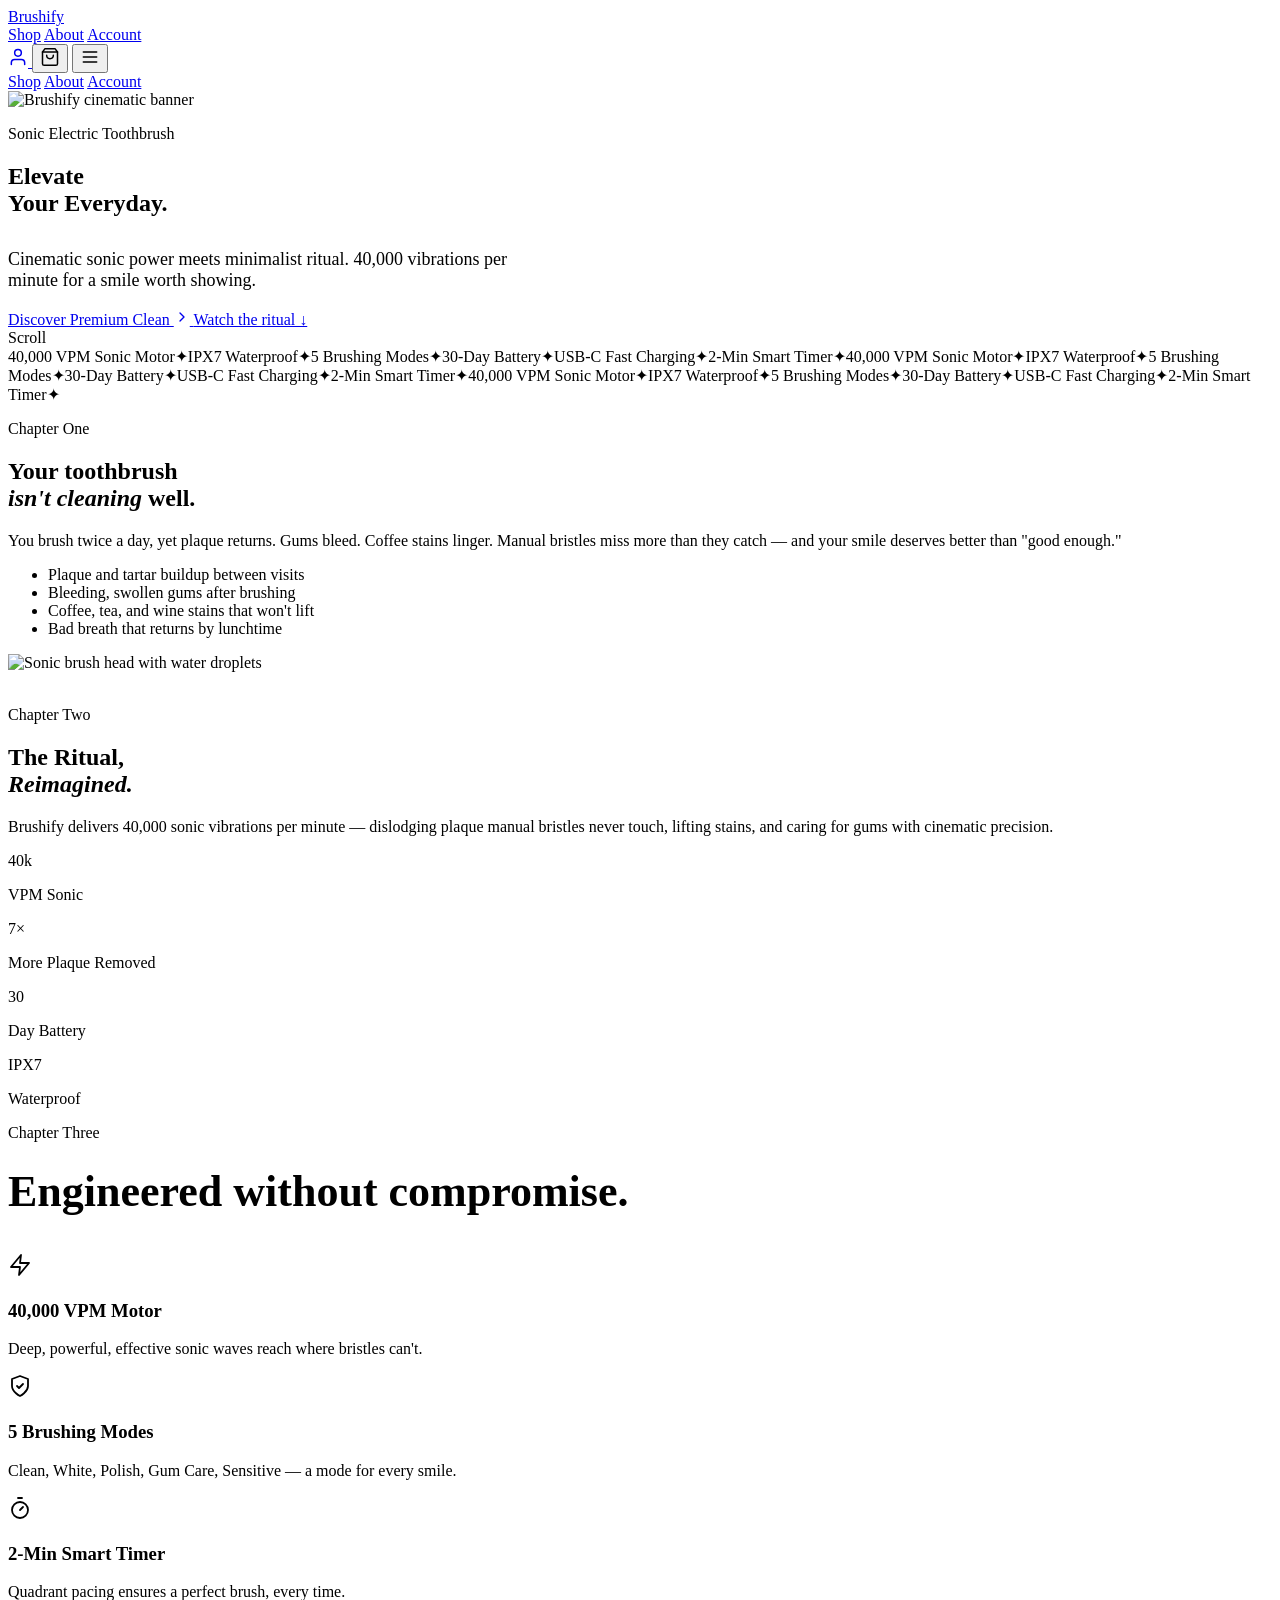
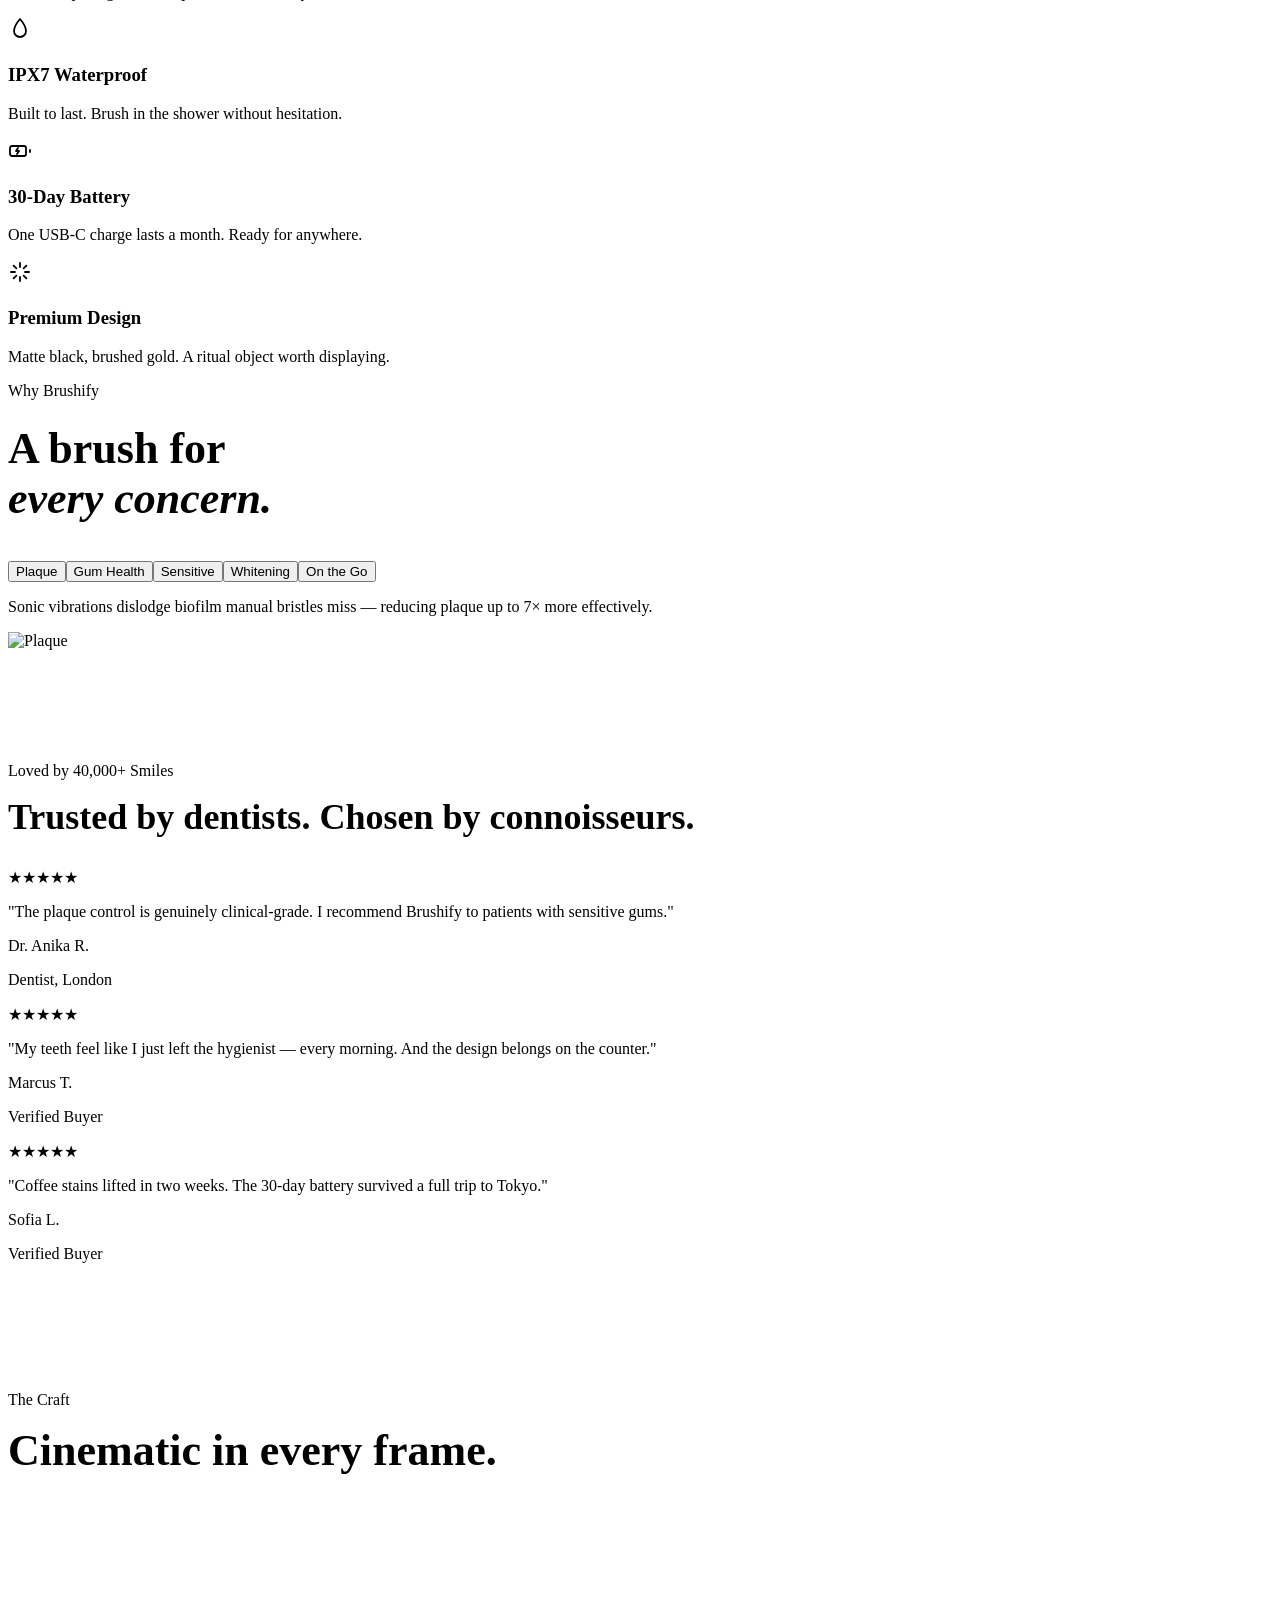
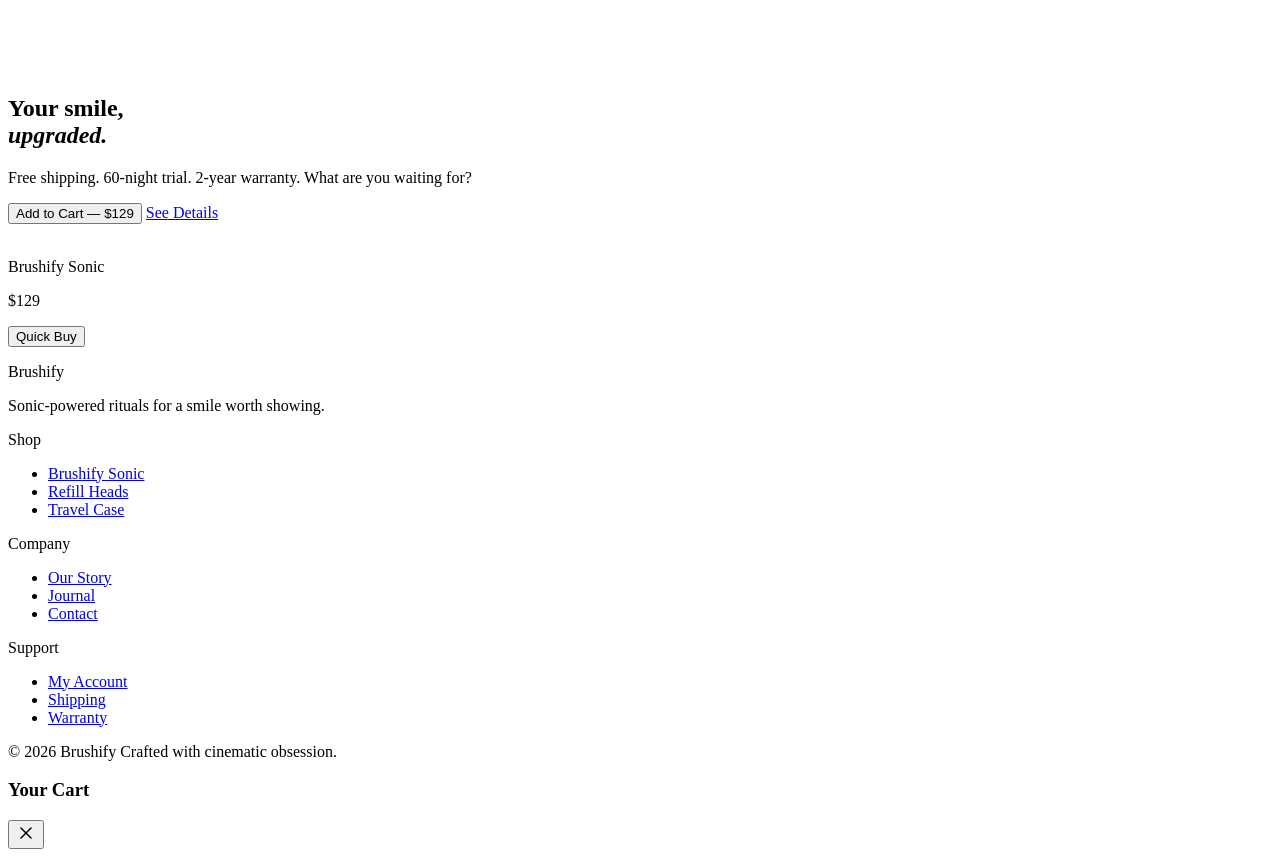
==== index.html @ d39d7537 "Add files via upload" ====
<!doctype html>
<html lang="en">
<head>
<meta charset="utf-8">
<meta name="viewport" content="width=device-width, initial-scale=1">
<title>Brushify — Elevate Your Everyday</title>
<meta name="description" content="A cinematic sonic ritual. 40,000 VPM. 5 modes. IPX7. 30-day battery. Meet Brushify.">
<meta property="og:title" content="Brushify — Elevate Your Everyday">
<meta property="og:description" content="A cinematic sonic ritual. 40,000 VPM. 5 modes. IPX7. 30-day battery. Meet Brushify.">
<meta property="og:type" content="website">
<meta property="og:site_name" content="Brushify">
<meta property="og:url" content="/">
<meta property="og:image" content="images/banner.svg">
<meta name="twitter:card" content="summary_large_image">
<link rel="canonical" href="/">
<link rel="icon" href="data:,">
<link rel="stylesheet" href="css/style.css">
</head>
<body data-page="home">

<!-- ===================== NAV ===================== -->
<header class="site-nav">
  <div class="wrap row">
    <a href="index.html" class="brand text-gold-gradient">Brushify</a>
    <nav class="nav-links">
      <a href="product.html" data-page="product">Shop</a>
      <a href="about.html" data-page="about">About</a>
      <a href="account.html" data-page="account">Account</a>
    </nav>
    <div class="nav-actions">
      <a href="account.html" class="icon-btn desktop-only" aria-label="Account">
        <svg width="20" height="20" viewBox="0 0 24 24" fill="none" stroke="currentColor" stroke-width="1.8" stroke-linecap="round" stroke-linejoin="round"><path d="M20 21v-2a4 4 0 0 0-4-4H8a4 4 0 0 0-4 4v2"/><circle cx="12" cy="7" r="4"/></svg>
      </a>
      <button class="icon-btn" data-cart-open aria-label="Open cart">
        <svg width="20" height="20" viewBox="0 0 24 24" fill="none" stroke="currentColor" stroke-width="1.8" stroke-linecap="round" stroke-linejoin="round"><path d="M6 2 3 6v14a2 2 0 0 0 2 2h14a2 2 0 0 0 2-2V6l-3-4Z"/><path d="M3 6h18"/><path d="M16 10a4 4 0 0 1-8 0"/></svg>
        <span class="cart-badge" style="display:none">0</span>
      </button>
      <button class="menu-toggle" aria-label="Menu">
        <svg class="icon-menu" width="20" height="20" viewBox="0 0 24 24" fill="none" stroke="currentColor" stroke-width="1.8" stroke-linecap="round" stroke-linejoin="round"><line x1="4" y1="6" x2="20" y2="6"/><line x1="4" y1="12" x2="20" y2="12"/><line x1="4" y1="18" x2="20" y2="18"/></svg>
        <svg class="icon-close" style="display:none" width="20" height="20" viewBox="0 0 24 24" fill="none" stroke="currentColor" stroke-width="1.8" stroke-linecap="round" stroke-linejoin="round"><line x1="18" y1="6" x2="6" y2="18"/><line x1="6" y1="6" x2="18" y2="18"/></svg>
      </button>
    </div>
  </div>
  <div class="mobile-menu">
    <div class="inner">
      <a href="product.html">Shop</a>
      <a href="about.html">About</a>
      <a href="account.html">Account</a>
    </div>
  </div>
</header>

<main class="min-h">

  <!-- ===================== HERO ===================== -->
  <section class="hero">
    <div class="hero-bg" id="heroBg">
      <img src="C:\Users\ME\OneDrive\Desktop\IMAGES\WhatsApp Image 2026-07-10 at 4.08.50 PM (1).jpeg" alt="Brushify cinematic banner">
    </div>
    <div class="wrap hero-content">
      <p class="eyebrow fade-in-up" style="animation-delay:.3s">Sonic Electric Toothbrush</p>
      <h1 class="text-gold-gradient fade-in-up" style="animation-delay:.55s">Elevate<br>Your Everyday.</h1>
      <p class="muted fade-in-up" style="animation-delay:.85s;max-width:32rem;margin-top:2rem;font-size:18px;">
        Cinematic sonic power meets minimalist ritual. 40,000 vibrations per minute for a smile worth showing.
      </p>
      <div class="hero-actions fade-in-up" style="animation-delay:1.05s">
        <a href="product.html" class="btn btn-gold">
          Discover Premium Clean
          <svg width="16" height="16" viewBox="0 0 24 24" fill="none" stroke="currentColor" stroke-width="2" stroke-linecap="round" stroke-linejoin="round"><path d="m9 18 6-6-6-6"/></svg>
        </a>
        <a href="#story" class="watch">Watch the ritual ↓</a>
      </div>
    </div>
    <div class="hero-scroll"><span class="line"></span> Scroll <span class="line"></span></div>
  </section>

  <!-- ===================== MARQUEE ===================== -->
  <div class="marquee">
    <div class="marquee-track" id="marqueeTrack"></div>
  </div>

  <!-- ===================== PROBLEM ===================== -->
  <section id="story" class="section problem">
    <div class="grid-2">
      <div class="reveal">
        <p class="eyebrow">Chapter One</p>
        <h2>Your toothbrush<br><span class="text-gold-gradient" style="font-style:italic">isn't cleaning</span> well.</h2>
        <p class="lead muted">You brush twice a day, yet plaque returns. Gums bleed. Coffee stains linger. Manual bristles miss more than they catch — and your smile deserves better than "good enough."</p>
        <ul>
          <li><span class="tick"></span>Plaque and tartar buildup between visits</li>
          <li><span class="tick"></span>Bleeding, swollen gums after brushing</li>
          <li><span class="tick"></span>Coffee, tea, and wine stains that won't lift</li>
          <li><span class="tick"></span>Bad breath that returns by lunchtime</li>
        </ul>
      </div>
      <div class="reveal problem-img">
        <img src="C:\Users\ME\OneDrive\Desktop\IMAGES\WhatsApp Image 2026-07-10 at 4.08.49 PM (2).jpeg" alt="Sonic brush head with water droplets">
      </div>
    </div>
  </section>

  <!-- ===================== SOLUTION ===================== -->
  <section class="solution">
    <div class="solution-bg"><img src="images/waterproof.svg" alt=""></div>
    <div class="solution-inner reveal">
      <p class="eyebrow">Chapter Two</p>
      <h2 class="text-gold-gradient">The Ritual,<br><span style="font-style:italic">Reimagined.</span></h2>
      <p class="muted">Brushify delivers 40,000 sonic vibrations per minute — dislodging plaque manual bristles never touch, lifting stains, and caring for gums with cinematic precision.</p>
      <div class="stat-row">
        <div class="stat"><p class="n text-gold-gradient">40k</p><p class="l muted">VPM Sonic</p></div>
        <div class="stat"><p class="n text-gold-gradient">7×</p><p class="l muted">More Plaque Removed</p></div>
        <div class="stat"><p class="n text-gold-gradient">30</p><p class="l muted">Day Battery</p></div>
        <div class="stat"><p class="n text-gold-gradient">IPX7</p><p class="l muted">Waterproof</p></div>
      </div>
    </div>
  </section>

  <!-- ===================== FEATURE GRID ===================== -->
  <section class="section">
    <div class="section-center reveal">
      <p class="eyebrow">Chapter Three</p>
      <h2 style="margin-top:24px;font-size:44px;">Engineered without compromise.</h2>
    </div>
    <div class="feature-grid" id="featureGrid"></div>
  </section>

  <!-- ===================== WHY CHOOSE ===================== -->
  <section class="section">
    <div class="grid-2" style="align-items:center;">
      <div class="reveal">
        <p class="eyebrow">Why Brushify</p>
        <h2 style="margin-top:24px;font-size:44px;line-height:1.15;">A brush for<br><span class="text-gold-gradient" style="font-style:italic">every concern.</span></h2>
        <div class="why-tabs" id="whyTabs"></div>
        <p class="why-body" id="whyBody"></p>
      </div>
      <div class="reveal why-image">
        <img id="whyImage" src="C:\Users\ME\OneDrive\Desktop\IMAGES\WhatsApp Image 2026-07-10 at 4.08.49 PM (2).jpeg" alt="Plaque">
      </div>
    </div>
  </section>

  <!-- ===================== SOCIAL PROOF ===================== -->
  <section class="social-proof">
    <div class="wrap" style="padding-top:96px;padding-bottom:96px;">
      <div class="section-center reveal">
        <p class="eyebrow">Loved by 40,000+ Smiles</p>
        <h2 style="margin-top:16px;font-size:36px;">Trusted by dentists. Chosen by connoisseurs.</h2>
      </div>
      <div class="reviews">
        <div class="review reveal">
          <div class="stars">★★★★★</div>
          <p class="quote">"The plaque control is genuinely clinical-grade. I recommend Brushify to patients with sensitive gums."</p>
          <div class="who"><p>Dr. Anika R.</p><p class="role">Dentist, London</p></div>
        </div>
        <div class="review reveal">
          <div class="stars">★★★★★</div>
          <p class="quote">"My teeth feel like I just left the hygienist — every morning. And the design belongs on the counter."</p>
          <div class="who"><p>Marcus T.</p><p class="role">Verified Buyer</p></div>
        </div>
        <div class="review reveal">
          <div class="stars">★★★★★</div>
          <p class="quote">"Coffee stains lifted in two weeks. The 30-day battery survived a full trip to Tokyo."</p>
          <div class="who"><p>Sofia L.</p><p class="role">Verified Buyer</p></div>
        </div>
      </div>
    </div>
  </section>

  <!-- ===================== GALLERY ===================== -->
  <section class="section">
    <div class="section-center reveal">
      <p class="eyebrow">The Craft</p>
      <h2 style="margin-top:16px;font-size:44px;">Cinematic in every frame.</h2>
    </div>
    <div class="gallery-grid" id="galleryGrid"></div>
  </section>

  <!-- ===================== FINAL CTA ===================== -->
  <section class="final-cta">
    <div class="final-cta-bg"><img src="C:\Users\ME\OneDrive\Desktop\IMAGES\WhatsApp Image 2026-07-09 at 4.00.06 PM (1) - Copy - Copy.jpeg" alt=""></div>
    <div class="final-cta-inner reveal">
      <h2 class="text-gold-gradient">Your smile,<br><span style="font-style:italic">upgraded.</span></h2>
      <p class="muted">Free shipping. 60-night trial. 2-year warranty. What are you waiting for?</p>
      <div class="final-cta-actions">
        <button class="btn btn-gold" id="finalCtaAdd">Add to Cart — $129</button>
        <a href="product.html" class="btn btn-outline">See Details</a>
      </div>
    </div>
  </section>

  <!-- ===================== STICKY BUY ===================== -->
  <div class="sticky-buy" id="stickyBuy">
    <div class="card">
      <img src="‪C:\Users\ME\OneDrive\Desktop\IMAGES\WhatsApp Image 2026-07-09 at 4.00.06 PM.jpeg" alt="">
      <div class="info">
        <p>Brushify Sonic</p>
        <p>$129</p>
      </div>
      <button id="stickyBuyBtn">Quick Buy</button>
    </div>
  </div>

</main>

<!-- ===================== FOOTER ===================== -->
<footer class="site-footer">
  <div class="footer-grid">
    <div class="about">
      <p class="brand text-gold-gradient">Brushify</p>
      <p class="muted">Sonic-powered rituals for a smile worth showing.</p>
    </div>
    <div class="footer-col">
      <p class="title">Shop</p>
      <ul>
        <li><a href="product.html">Brushify Sonic</a></li>
        <li><a href="product.html">Refill Heads</a></li>
        <li><a href="product.html">Travel Case</a></li>
      </ul>
    </div>
    <div class="footer-col">
      <p class="title">Company</p>
      <ul>
        <li><a href="about.html">Our Story</a></li>
        <li><a href="about.html">Journal</a></li>
        <li><a href="about.html">Contact</a></li>
      </ul>
    </div>
    <div class="footer-col">
      <p class="title">Support</p>
      <ul>
        <li><a href="account.html">My Account</a></li>
        <li><a href="about.html">Shipping</a></li>
        <li><a href="about.html">Warranty</a></li>
      </ul>
    </div>
  </div>
  <div class="footer-bottom">
    <div class="row">
      <span id="footerYear">© Brushify</span>
      <span>Crafted with cinematic obsession.</span>
    </div>
  </div>
</footer>

<!-- ===================== MINI CART ===================== -->
<div class="cart-overlay" data-cart-close></div>
<aside class="mini-cart">
  <div class="mini-cart-head">
    <h3 class="text-gold-gradient">Your Cart</h3>
    <button data-cart-close aria-label="Close cart">
      <svg width="20" height="20" viewBox="0 0 24 24" fill="none" stroke="currentColor" stroke-width="1.8" stroke-linecap="round" stroke-linejoin="round"><line x1="18" y1="6" x2="6" y2="18"/><line x1="6" y1="6" x2="18" y2="18"/></svg>
    </button>
  </div>
  <div class="mini-cart-body"></div>
  <div class="mini-cart-foot" style="display:none">
    <div class="subtotal"><span>Subtotal</span><span class="amt">$0.00</span></div>
    <p class="note">Shipping & taxes calculated at checkout.</p>
    <a href="checkout.html" class="btn btn-gold checkout-btn" data-cart-close>Checkout</a>
  </div>
</aside>

<script src="js/cart.js"></script>
<script src="js/main.js"></script>
<script>
  document.getElementById("footerYear").textContent = "© " + new Date().getFullYear() + " Brushify";

  const PRODUCT = { id: "brushify-sonic", name: "Brushify Sonic — Obsidian Gold", price: 129, image: "images/product-main.svg" };

  /* Marquee */
  const marqueeItems = ["40,000 VPM Sonic Motor","IPX7 Waterproof","5 Brushing Modes","30-Day Battery","USB-C Fast Charging","2-Min Smart Timer"];
  const track = document.getElementById("marqueeTrack");
  const tripled = [...marqueeItems, ...marqueeItems, ...marqueeItems];
  track.innerHTML = tripled.map(t => `<span class="item">${t}<span class="dot">✦</span></span>`).join("");

  /* Hero parallax */
  const heroBg = document.getElementById("heroBg");
  function onHeroScroll() {
    const y = window.scrollY;
    heroBg.style.transform = `translate3d(0, ${y * 0.35}px, 0) scale(${1 + y * 0.0004})`;
  }
  onHeroScroll();
  window.addEventListener("scroll", onHeroScroll, { passive: true });

  /* Feature grid */
  const features = [
    { icon: "zap", title: "40,000 VPM Motor", body: "Deep, powerful, effective sonic waves reach where bristles can't." },
    { icon: "shield", title: "5 Brushing Modes", body: "Clean, White, Polish, Gum Care, Sensitive — a mode for every smile." },
    { icon: "timer", title: "2-Min Smart Timer", body: "Quadrant pacing ensures a perfect brush, every time." },
    { icon: "droplets", title: "IPX7 Waterproof", body: "Built to last. Brush in the shower without hesitation." },
    { icon: "battery", title: "30-Day Battery", body: "One USB-C charge lasts a month. Ready for anywhere." },
    { icon: "sparkles", title: "Premium Design", body: "Matte black, brushed gold. A ritual object worth displaying." },
  ];
  const featureIcons = {
    zap: '<svg width="24" height="24" viewBox="0 0 24 24" fill="none" stroke="currentColor" stroke-width="1.8" stroke-linecap="round" stroke-linejoin="round"><polygon points="13 2 3 14 12 14 11 22 21 10 12 10 13 2"/></svg>',
    shield: '<svg width="24" height="24" viewBox="0 0 24 24" fill="none" stroke="currentColor" stroke-width="1.8" stroke-linecap="round" stroke-linejoin="round"><path d="M12 22s8-4 8-10V5l-8-3-8 3v7c0 6 8 10 8 10Z"/><path d="m9 12 2 2 4-4"/></svg>',
    timer: '<svg width="24" height="24" viewBox="0 0 24 24" fill="none" stroke="currentColor" stroke-width="1.8" stroke-linecap="round" stroke-linejoin="round"><line x1="10" y1="2" x2="14" y2="2"/><line x1="12" y1="14" x2="15" y2="11"/><circle cx="12" cy="14" r="8"/></svg>',
    droplets: '<svg width="24" height="24" viewBox="0 0 24 24" fill="none" stroke="currentColor" stroke-width="1.8" stroke-linecap="round" stroke-linejoin="round"><path d="M12 2s6 7 6 12a6 6 0 0 1-12 0c0-5 6-12 6-12Z"/></svg>',
    battery: '<svg width="24" height="24" viewBox="0 0 24 24" fill="none" stroke="currentColor" stroke-width="1.8" stroke-linecap="round" stroke-linejoin="round"><rect x="2" y="7" width="16" height="10" rx="2"/><line x1="22" y1="11" x2="22" y2="13"/><path d="m10 9-2 3h3l-2 3"/></svg>',
    sparkles: '<svg width="24" height="24" viewBox="0 0 24 24" fill="none" stroke="currentColor" stroke-width="1.8" stroke-linecap="round" stroke-linejoin="round"><path d="M12 3v4M12 17v4M3 12h4M17 12h4M5.6 5.6l2.8 2.8M15.6 15.6l2.8 2.8M18.4 5.6l-2.8 2.8M8.4 15.6l-2.8 2.8"/></svg>',
  };
  document.getElementById("featureGrid").innerHTML = features.map(f => `
    <div class="feature-card reveal">
      <div class="feature-icon">${featureIcons[f.icon]}</div>
      <h3>${f.title}</h3>
      <p class="muted">${f.body}</p>
    </div>`).join("");

  /* Why choose tabs */
  const whyTabs = [
    { key: "plaque", label: "Plaque", body: "Sonic vibrations dislodge biofilm manual bristles miss — reducing plaque up to 7× more effectively.", img: "images/brush-head.svg" },
    { key: "gums", label: "Gum Health", body: "Gentle pressure sensor prevents overbrushing. Ideal for bleeding gums, gingivitis, and receding gumlines.", img: "images/features.svg" },
    { key: "sensitive", label: "Sensitive", body: "The Sensitive mode delivers a softer sonic wave — safe for enamel, kind on nerves, effective on plaque.", img: "images/lifestyle.svg" },
    { key: "white", label: "Whitening", body: "The White mode lifts coffee, tea, wine, and tobacco stains — brightening your smile between dental visits.", img: "images/hero-alt.svg" },
    { key: "travel", label: "On the Go", body: "30-day battery + USB-C means one charge lasts an entire trip. Slip into the travel case and go.", img: "images/travel.svg" },
  ];
  let whyActive = 0;
  const whyTabsEl = document.getElementById("whyTabs");
  const whyBodyEl = document.getElementById("whyBody");
  const whyImageEl = document.getElementById("whyImage");
  function renderWhy() {
    whyTabsEl.innerHTML = whyTabs.map((t, i) => `<button class="why-tab ${i === whyActive ? "active" : ""}" data-i="${i}">${t.label}</button>`).join("");
    whyBodyEl.textContent = whyTabs[whyActive].body;
    whyImageEl.src = whyTabs[whyActive].img;
    whyImageEl.alt = whyTabs[whyActive].label;
    whyTabsEl.querySelectorAll("button").forEach(btn => btn.addEventListener("click", () => {
      whyActive = Number(btn.dataset.i);
      renderWhy();
    }));
  }
  renderWhy();

  /* Gallery */
  const galleryImgs = ["images/product-main.svg","images/waterproof.svg","images/charging.svg","images/brush-head.svg","images/features.svg","images/lifestyle.svg","images/travel.svg","images/hero-alt.svg"];
  document.getElementById("galleryGrid").innerHTML = galleryImgs.map((img, i) => `
    <div class="gallery-item reveal ${i % 3 === 0 ? "tall" : ""}">
      <img src="${img}" alt="">
    </div>`).join("");

  /* Final CTA + sticky buy add-to-cart */
  document.getElementById("finalCtaAdd").addEventListener("click", () => Cart.add(PRODUCT));
  document.getElementById("stickyBuyBtn").addEventListener("click", () => Cart.add(PRODUCT));

  const stickyBuy = document.getElementById("stickyBuy");
  function onStickyScroll() {
    const show = window.scrollY > 1400 && window.scrollY < document.body.scrollHeight - 900;
    stickyBuy.classList.toggle("show", show);
  }
  onStickyScroll();
  window.addEventListener("scroll", onStickyScroll, { passive: true });

  /* re-init reveal for dynamically injected sections */
  initReveal();
</script>
</body>
</html>
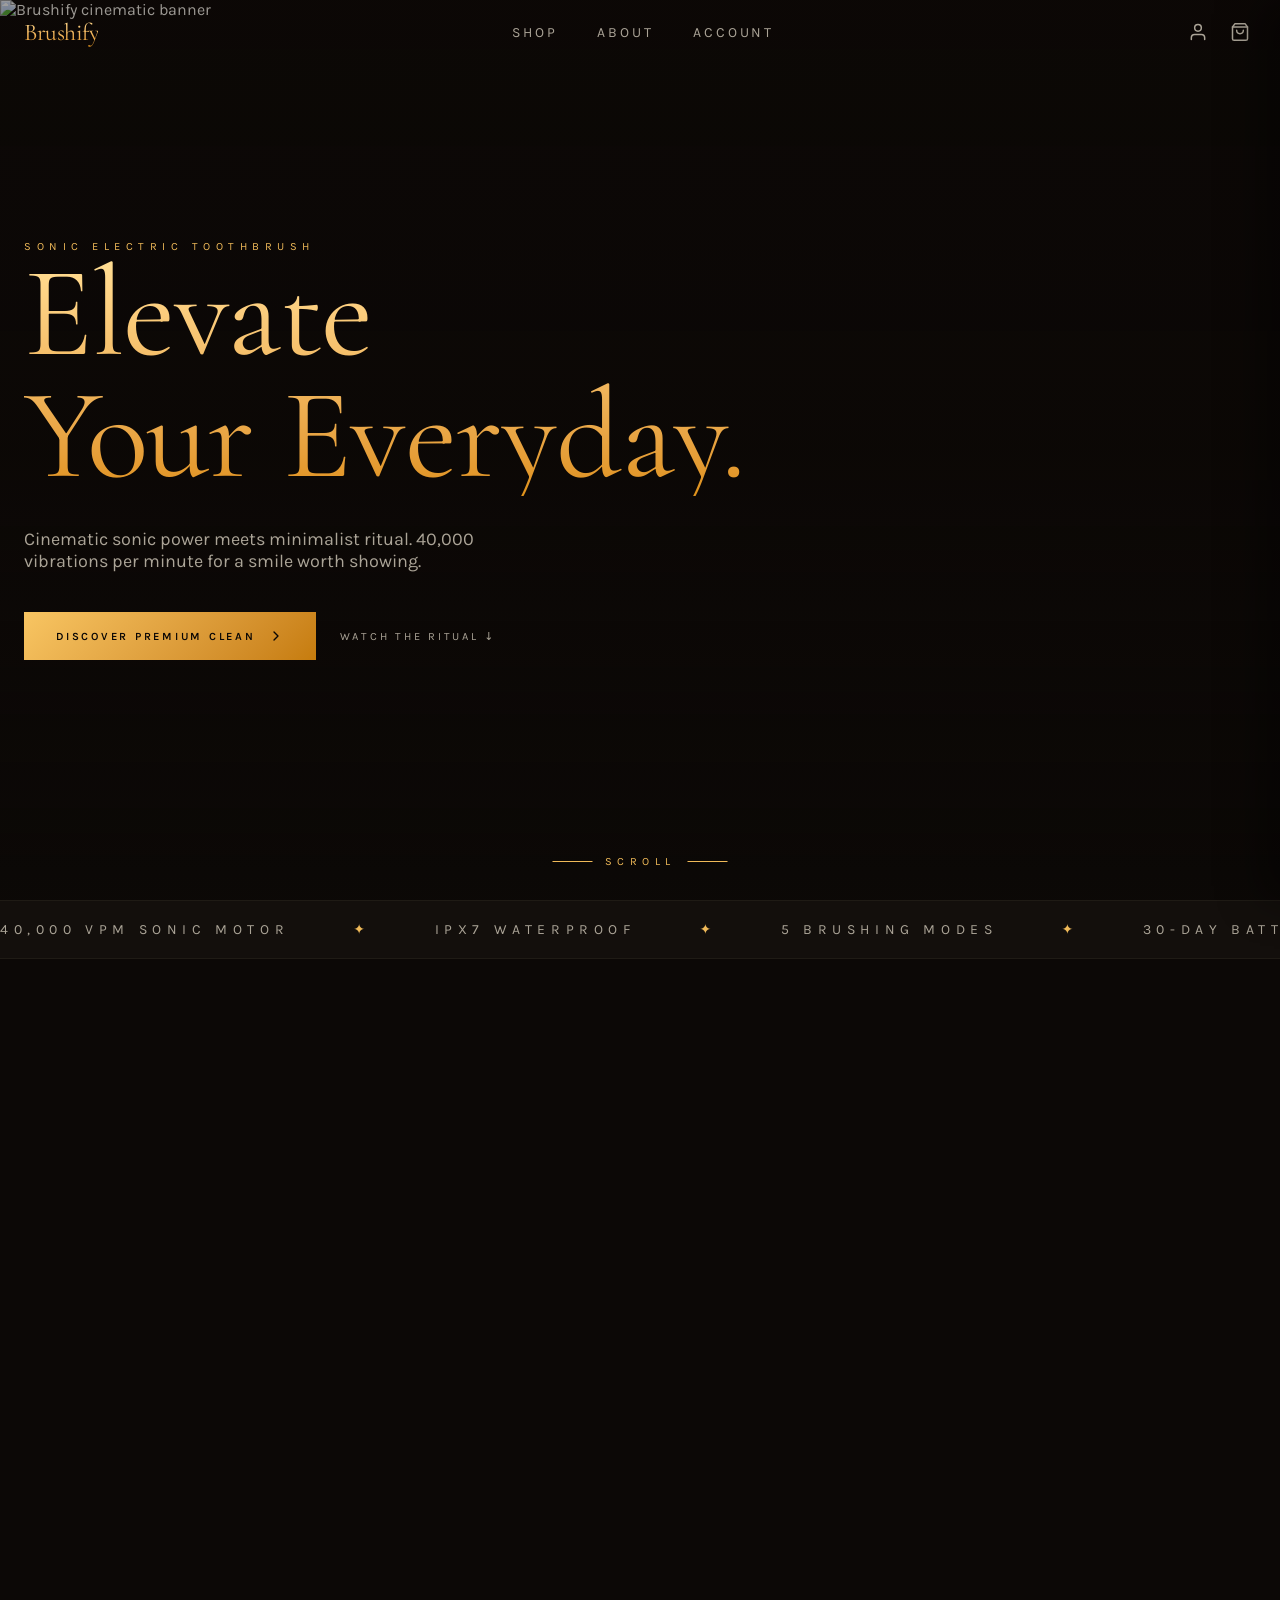
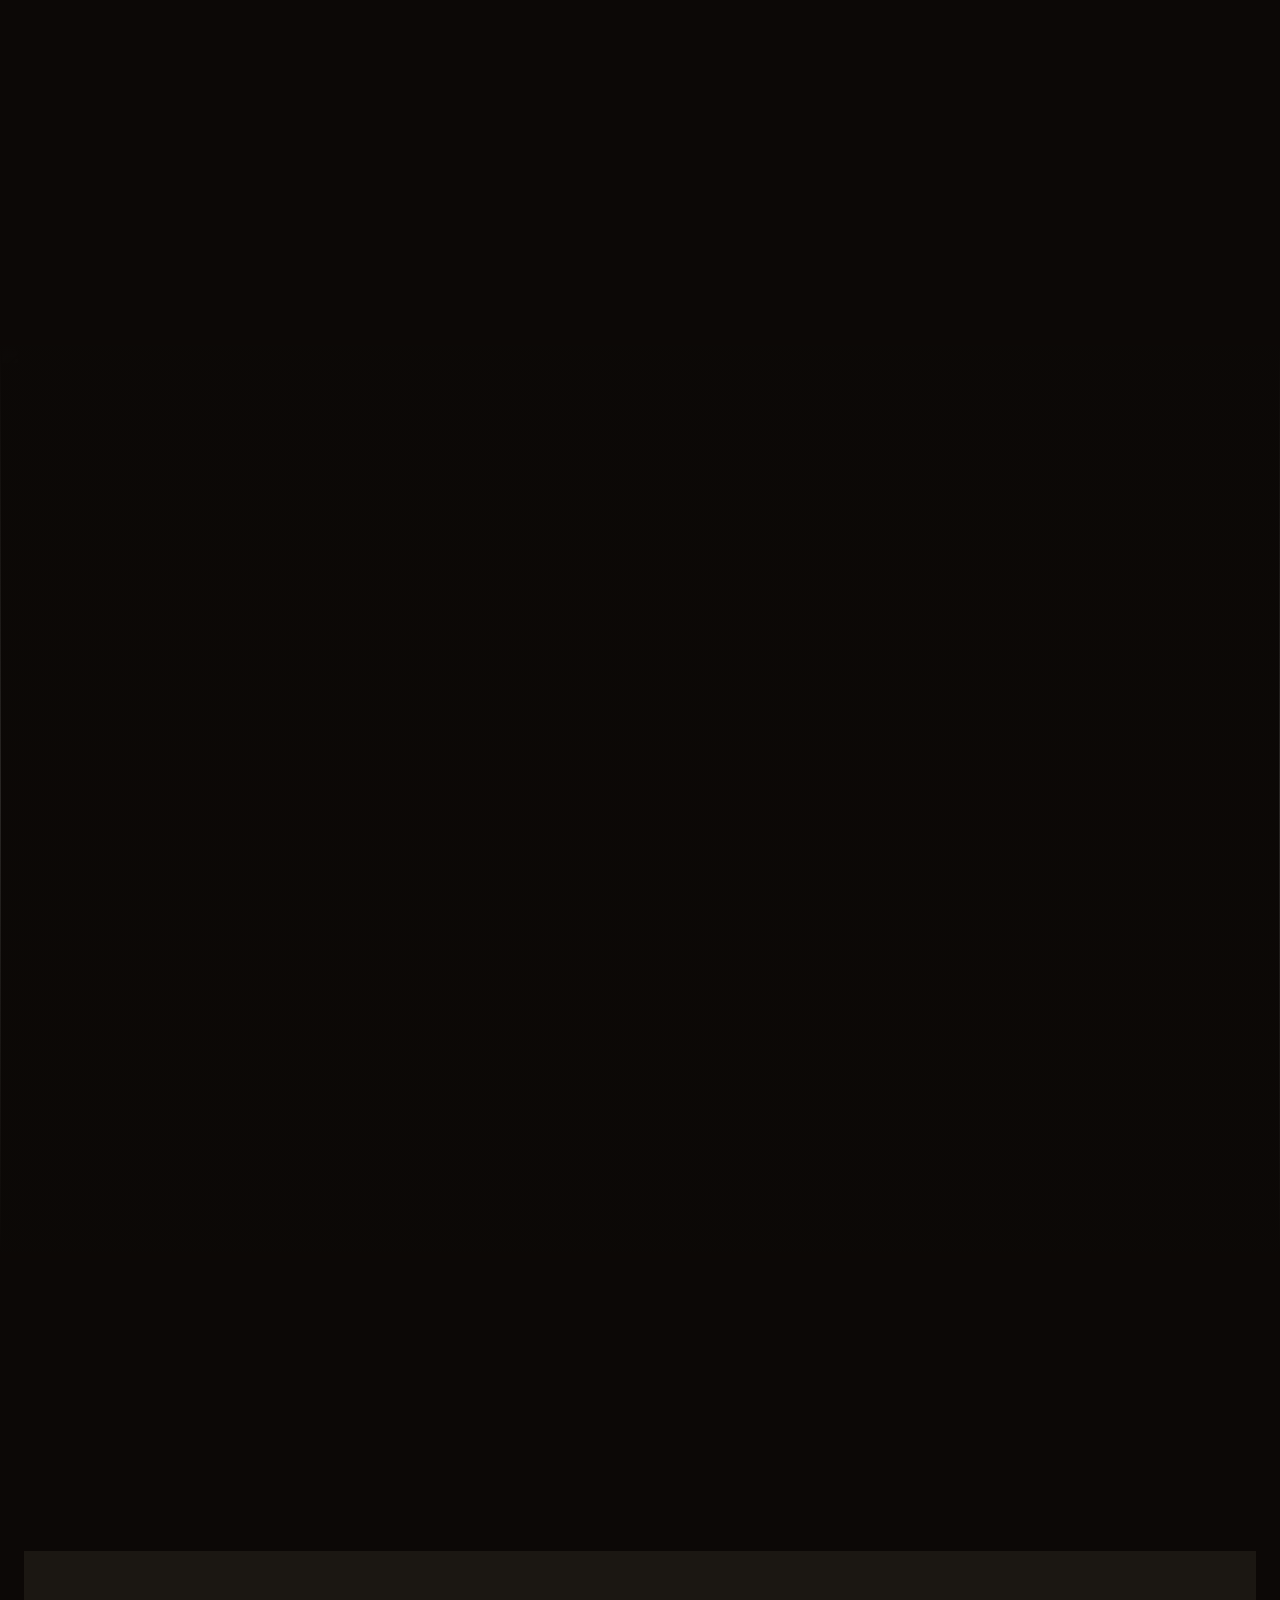
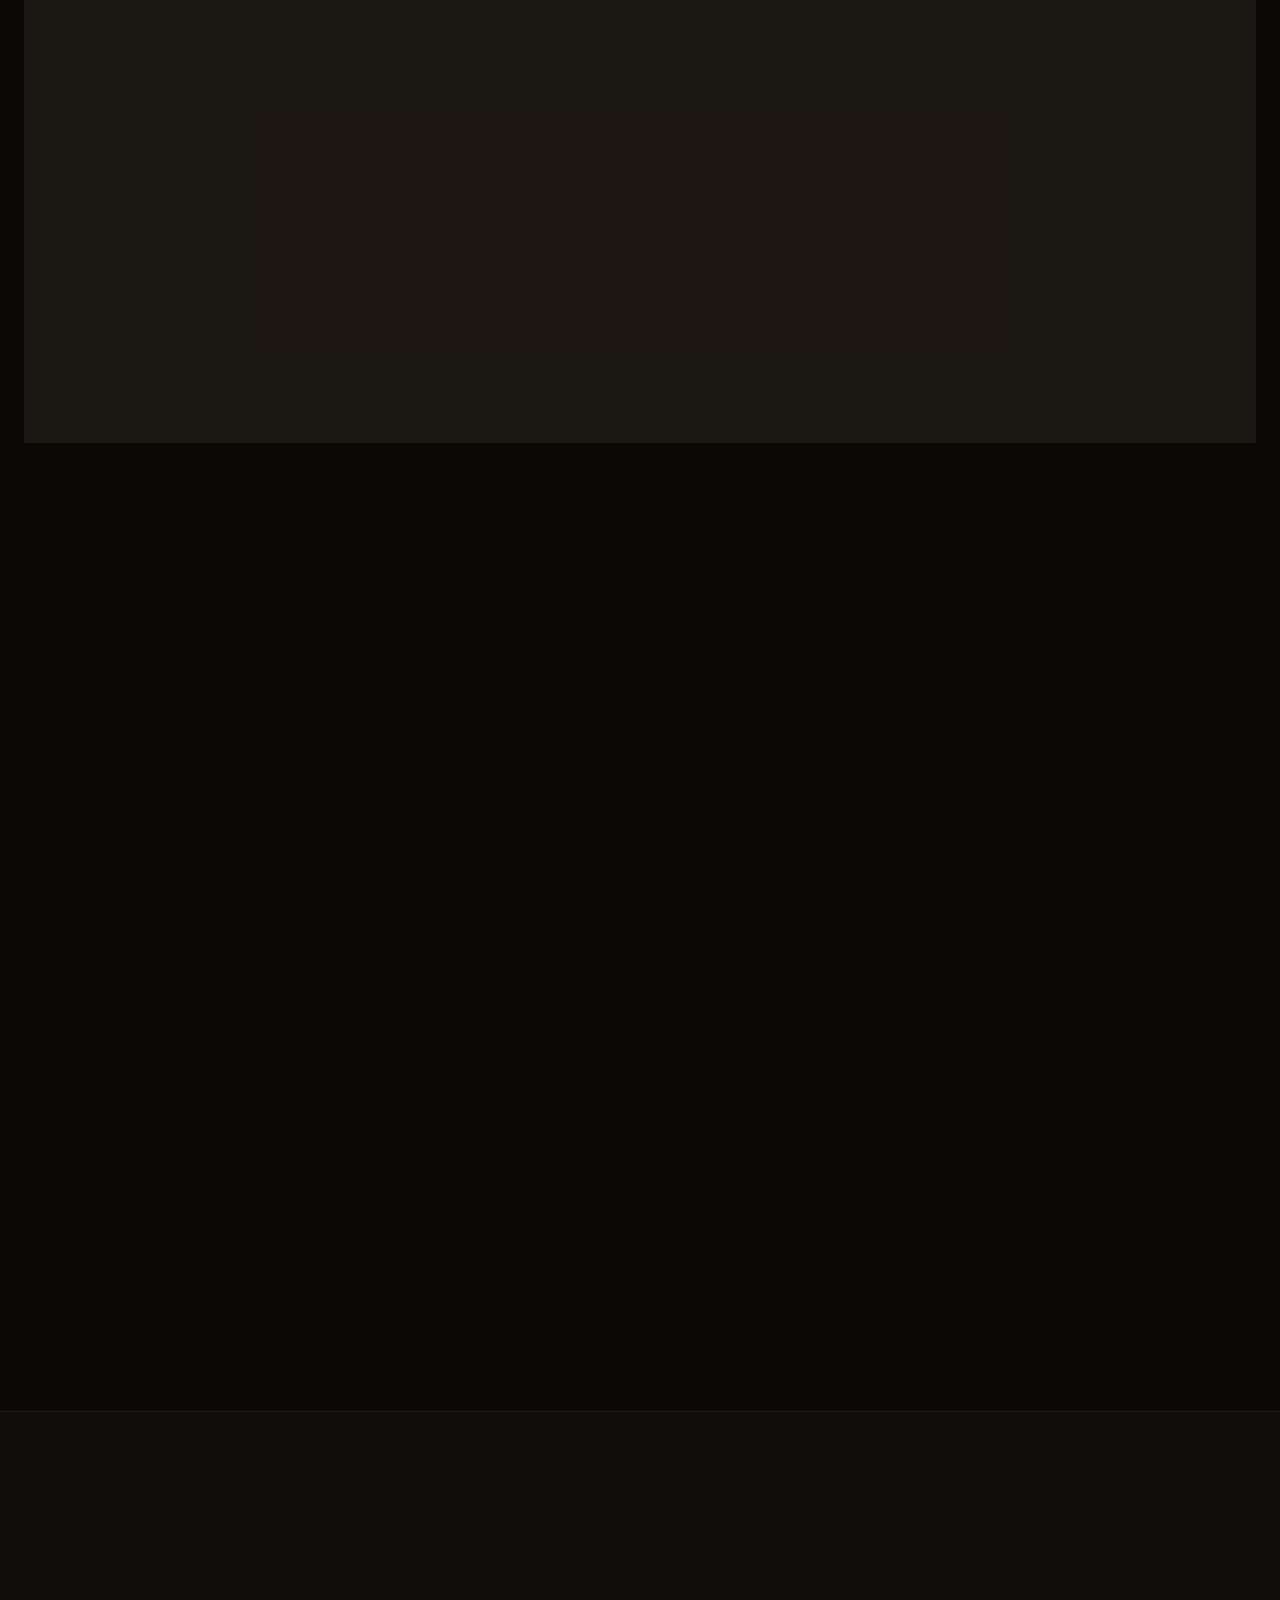
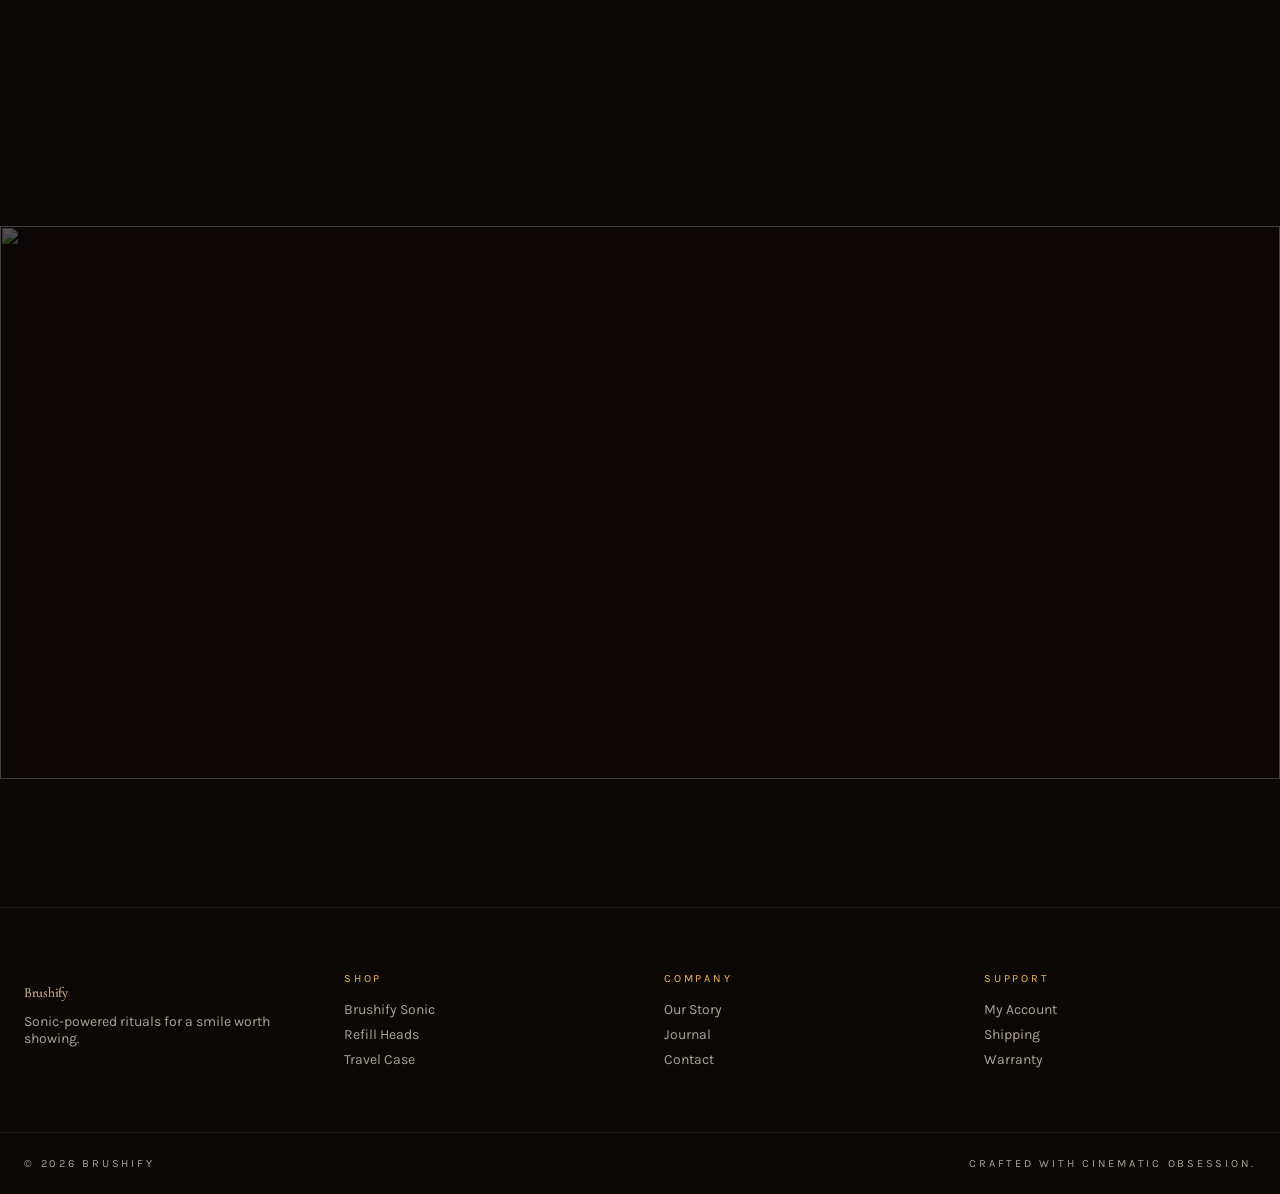
==== commit 854966a1: "Update index.html" ====
--- a/index.html
+++ b/index.html
@@ -14,7 +14,7 @@
 <meta name="twitter:card" content="summary_large_image">
 <link rel="canonical" href="/">
 <link rel="icon" href="data:,">
-<link rel="stylesheet" href="css/style.css">
+<link rel="stylesheet" href="style.css">
 </head>
 <body data-page="home">
 
--- a/style.css
+++ b/style.css
@@ -0,0 +1,652 @@
+/* ===========================================================
+   Brushify — static HTML/CSS/JS build
+   Converted from a React + Tailwind (shadcn/ui) source project
+   =========================================================== */
+
+@import url("https://fonts.googleapis.com/css2?family=Cormorant+Garamond:wght@300;400;500;600&family=Karla:wght@300;400;500;600&display=swap");
+
+:root {
+  --radius: 4px;
+
+  --background: oklch(0.14 0.008 60);
+  --foreground: oklch(0.97 0.01 80);
+  --card: oklch(0.17 0.01 60);
+  --card-foreground: oklch(0.97 0.01 80);
+  --primary: oklch(0.82 0.13 80);
+  --primary-foreground: oklch(0.12 0.008 60);
+  --secondary: oklch(0.22 0.01 60);
+  --secondary-foreground: oklch(0.97 0.01 80);
+  --muted: oklch(0.22 0.01 60);
+  --muted-foreground: oklch(0.72 0.02 80);
+  --destructive: oklch(0.6 0.2 25);
+  --destructive-foreground: oklch(0.97 0.01 80);
+  --border: oklch(0.3 0.02 75 / 40%);
+
+  --gold: oklch(0.82 0.13 80);
+  --gold-soft: oklch(0.9 0.09 85);
+  --gold-deep: oklch(0.65 0.14 70);
+
+  --font-display: "Cormorant Garamond", serif;
+  --font-sans: "Karla", ui-sans-serif, system-ui, sans-serif;
+}
+
+* { box-sizing: border-box; }
+html { scroll-behavior: smooth; }
+
+body {
+  margin: 0;
+  background-color: var(--background);
+  color: var(--foreground);
+  font-family: var(--font-sans);
+  -webkit-font-smoothing: antialiased;
+  min-height: 100vh;
+}
+
+h1, h2, h3, h4 {
+  font-family: var(--font-display);
+  font-weight: 400;
+  letter-spacing: -0.01em;
+  margin: 0;
+}
+
+p { margin: 0; }
+a { color: inherit; text-decoration: none; }
+img { display: block; max-width: 100%; }
+button { font-family: inherit; cursor: pointer; background: none; border: none; color: inherit; }
+ul { margin: 0; padding: 0; list-style: none; }
+input { font-family: inherit; color: inherit; }
+
+.text-gold-gradient {
+  background: linear-gradient(180deg, oklch(0.92 0.1 85), oklch(0.72 0.15 70));
+  -webkit-background-clip: text;
+  background-clip: text;
+  color: transparent;
+}
+
+.bg-gold-gradient {
+  background: linear-gradient(135deg, oklch(0.85 0.13 82), oklch(0.65 0.14 68));
+}
+
+/* ---------- layout helpers ---------- */
+.wrap { max-width: 1280px; margin: 0 auto; padding: 0 24px; }
+.wrap-lg { max-width: 1280px; margin: 0 auto; padding: 0 24px; }
+.wrap-md { max-width: 1024px; margin: 0 auto; padding: 0 24px; }
+.wrap-sm { max-width: 768px; margin: 0 auto; padding: 0 24px; }
+.wrap-xs { max-width: 672px; margin: 0 auto; padding: 0 24px; }
+
+.eyebrow {
+  font-size: 11px;
+  text-transform: uppercase;
+  letter-spacing: 0.5em;
+  color: var(--primary);
+}
+
+.muted { color: var(--muted-foreground); }
+
+/* ---------- reveal on scroll ---------- */
+.reveal {
+  opacity: 0;
+  transform: translateY(28px);
+  transition: opacity 900ms cubic-bezier(.2,.7,.2,1), transform 900ms cubic-bezier(.2,.7,.2,1);
+}
+.reveal.in { opacity: 1; transform: none; }
+
+@keyframes fadeInUp {
+  from { opacity: 0; transform: translateY(30px); }
+  to { opacity: 1; transform: none; }
+}
+.fade-in-up { opacity: 0; animation: fadeInUp 1.1s ease forwards; }
+
+@keyframes marquee {
+  from { transform: translateX(0); }
+  to { transform: translateX(-50%); }
+}
+.marquee-track { animation: marquee 40s linear infinite; }
+
+/* ===========================================================
+   Site Nav
+   =========================================================== */
+.site-nav {
+  position: fixed;
+  top: 0; left: 0; right: 0;
+  z-index: 40;
+  background: transparent;
+  transition: all .5s;
+}
+.site-nav.scrolled {
+  backdrop-filter: blur(20px);
+  background: oklch(0.14 0.008 60 / 70%);
+  border-bottom: 1px solid var(--border);
+}
+.site-nav .row {
+  height: 64px;
+  display: flex;
+  align-items: center;
+  justify-content: space-between;
+}
+.brand {
+  font-family: var(--font-display);
+  font-size: 24px;
+  letter-spacing: -0.02em;
+}
+.nav-links {
+  display: none;
+  align-items: center;
+  gap: 40px;
+  font-size: 14px;
+  text-transform: uppercase;
+  letter-spacing: 0.2em;
+  color: var(--muted-foreground);
+}
+.nav-links a { transition: color .2s; }
+.nav-links a:hover, .nav-links a.active { color: var(--primary); }
+.nav-actions { display: flex; align-items: center; gap: 16px; }
+.icon-btn {
+  position: relative;
+  color: var(--muted-foreground);
+  transition: color .2s;
+  display: inline-flex;
+}
+.icon-btn:hover { color: var(--primary); }
+.icon-btn.desktop-only { display: none; }
+.cart-badge {
+  position: absolute;
+  top: -8px; right: -8px;
+  width: 20px; height: 20px;
+  border-radius: 999px;
+  background: linear-gradient(135deg, oklch(0.85 0.13 82), oklch(0.65 0.14 68));
+  color: var(--primary-foreground);
+  font-size: 10px;
+  font-weight: 600;
+  display: flex; align-items: center; justify-content: center;
+}
+.menu-toggle { display: inline-flex; color: var(--muted-foreground); }
+.mobile-menu {
+  display: none;
+  border-top: 1px solid var(--border);
+  background: oklch(0.14 0.008 60 / 95%);
+  backdrop-filter: blur(20px);
+}
+.mobile-menu.open { display: block; }
+.mobile-menu .inner {
+  padding: 24px;
+  display: flex;
+  flex-direction: column;
+  gap: 20px;
+  font-size: 14px;
+  text-transform: uppercase;
+  letter-spacing: 0.2em;
+  color: var(--muted-foreground);
+}
+.mobile-menu .inner a:hover { color: var(--primary); }
+
+@media (min-width: 768px) {
+  .nav-links { display: flex; }
+  .icon-btn.desktop-only { display: inline-flex; }
+  .menu-toggle { display: none; }
+}
+
+/* ===========================================================
+   Buttons
+   =========================================================== */
+.btn {
+  display: inline-flex;
+  align-items: center;
+  justify-content: center;
+  gap: 12px;
+  padding: 16px 32px;
+  text-transform: uppercase;
+  letter-spacing: 0.25em;
+  font-size: 11px;
+  font-weight: 600;
+  transition: opacity .2s;
+  border: none;
+}
+.btn-gold { background: linear-gradient(135deg, oklch(0.85 0.13 82), oklch(0.65 0.14 68)); color: var(--primary-foreground); }
+.btn-gold:hover { opacity: .9; }
+.btn-gold:disabled { opacity: .4; cursor: not-allowed; }
+.btn-outline { border: 1px solid var(--primary); color: var(--primary); background: transparent; padding: 16px 32px; }
+.btn-outline:hover { background: var(--primary); color: var(--primary-foreground); }
+.btn-outline-border { border: 1px solid var(--border); color: var(--foreground); background: transparent; }
+
+/* ===========================================================
+   Hero
+   =========================================================== */
+.hero {
+  position: relative;
+  height: 100svh;
+  min-height: 720px;
+  width: 100%;
+  overflow: hidden;
+}
+.hero-bg { position: absolute; inset: 0; will-change: transform; }
+.hero-bg img { height: 100%; width: 100%; object-fit: cover; }
+.hero-bg::after {
+  content: "";
+  position: absolute; inset: 0;
+  background: linear-gradient(to bottom, oklch(0.14 0.008 60 / 40%), oklch(0.14 0.008 60 / 20%), var(--background));
+}
+.hero-content {
+  position: relative;
+  z-index: 10;
+  height: 100%;
+  display: flex;
+  flex-direction: column;
+  justify-content: center;
+}
+.hero h1 {
+  font-size: 60px;
+  line-height: 0.95;
+}
+.hero-actions { margin-top: 40px; display: flex; align-items: center; gap: 24px; flex-wrap: wrap; }
+.hero-actions .watch { font-size: 11px; text-transform: uppercase; letter-spacing: 0.25em; color: var(--muted-foreground); }
+.hero-actions .watch:hover { color: var(--primary); }
+.hero-scroll {
+  position: absolute;
+  bottom: 32px; left: 50%;
+  transform: translateX(-50%);
+  color: var(--primary);
+  font-size: 11px;
+  text-transform: uppercase;
+  letter-spacing: 0.5em;
+  display: flex; align-items: center; gap: 12px;
+}
+.hero-scroll .line { height: 1px; width: 40px; background: var(--primary); display: inline-block; }
+
+@media (min-width: 768px) { .hero h1 { font-size: 96px; } }
+@media (min-width: 1024px) { .hero h1 { font-size: 128px; } }
+
+/* ===========================================================
+   Marquee
+   =========================================================== */
+.marquee {
+  position: relative;
+  border-top: 1px solid var(--border);
+  border-bottom: 1px solid var(--border);
+  background: oklch(0.22 0.01 60 / 40%);
+  overflow: hidden;
+  padding: 20px 0;
+}
+.marquee-track {
+  display: flex;
+  gap: 64px;
+  white-space: nowrap;
+  width: max-content;
+}
+.marquee-track span.item {
+  font-size: 14px;
+  text-transform: uppercase;
+  letter-spacing: 0.4em;
+  color: var(--muted-foreground);
+  display: flex; align-items: center; gap: 64px;
+}
+.marquee-track .dot { color: var(--primary); }
+
+/* ===========================================================
+   Sections (generic)
+   =========================================================== */
+.section { max-width: 1280px; margin: 0 auto; padding: 128px 24px; }
+.section-md { max-width: 1280px; margin: 0 auto; padding: 80px 24px; }
+.section-center { text-align: center; }
+
+.grid-2 { display: grid; gap: 64px; }
+@media (min-width: 768px) { .grid-2 { grid-template-columns: 1fr 1fr; align-items: center; } }
+
+.problem h2 { font-size: 44px; line-height: 1.15; margin-top: 24px; }
+.problem p.lead { margin-top: 32px; font-size: 18px; color: var(--muted-foreground); }
+.problem ul { margin-top: 40px; display: flex; flex-direction: column; gap: 16px; }
+.problem li { display: flex; align-items: flex-start; gap: 16px; color: var(--muted-foreground); }
+.problem li .tick { margin-top: 8px; height: 1px; width: 24px; background: var(--primary); flex-shrink: 0; }
+.problem-img { position: relative; aspect-ratio: 4/5; overflow: hidden; }
+.problem-img img { width: 100%; height: 100%; object-fit: cover; }
+@media (min-width: 768px) { .problem h2 { font-size: 56px; } }
+
+/* Solution */
+.solution { position: relative; padding: 128px 24px; overflow: hidden; }
+.solution-bg { position: absolute; inset: 0; z-index: -1; }
+.solution-bg img { width: 100%; height: 100%; object-fit: cover; opacity: .4; }
+.solution-bg::after {
+  content: ""; position: absolute; inset: 0;
+  background: linear-gradient(to bottom, var(--background), oklch(0.14 0.008 60 / 60%), var(--background));
+}
+.solution-inner { max-width: 960px; margin: 0 auto; text-align: center; }
+.solution-inner h2 { font-size: 52px; line-height: 1; margin-top: 24px; }
+.solution-inner p { margin-top: 40px; font-size: 20px; line-height: 1.6; color: var(--muted-foreground); max-width: 720px; margin-left: auto; margin-right: auto; }
+@media (min-width: 768px) { .solution-inner h2 { font-size: 84px; } .solution-inner p { font-size: 24px; } }
+
+.stat-row { margin-top: 56px; display: flex; flex-wrap: wrap; justify-content: center; gap: 16px; }
+.stat {
+  border: 1px solid var(--border);
+  padding: 24px 32px;
+  background: oklch(0.17 0.01 60 / 40%);
+  backdrop-filter: blur(6px);
+  min-width: 160px;
+}
+.stat .n { font-size: 36px; }
+.stat .l { margin-top: 4px; font-size: 11px; text-transform: uppercase; letter-spacing: 0.3em; color: var(--muted-foreground); }
+
+/* Feature grid */
+.feature-grid { display: grid; gap: 1px; background: var(--border); margin-top: 80px; }
+@media (min-width: 768px) { .feature-grid { grid-template-columns: 1fr 1fr; } }
+@media (min-width: 1024px) { .feature-grid { grid-template-columns: 1fr 1fr 1fr; } }
+.feature-card { background: var(--background); padding: 40px; transition: background-color .5s; }
+.feature-card:hover { background: var(--card); }
+.feature-icon {
+  width: 56px; height: 56px; border-radius: 999px;
+  border: 1px solid oklch(0.82 0.13 80 / 40%);
+  display: grid; place-items: center;
+  color: var(--primary);
+  transition: all .5s;
+}
+.feature-card:hover .feature-icon {
+  background: linear-gradient(135deg, oklch(0.85 0.13 82), oklch(0.65 0.14 68));
+  color: var(--primary-foreground);
+  border-color: transparent;
+}
+.feature-card h3 { margin-top: 24px; font-size: 24px; }
+.feature-card p { margin-top: 12px; font-size: 14px; line-height: 1.6; color: var(--muted-foreground); }
+
+/* Why choose tabs */
+.why-tabs { margin-top: 40px; display: flex; flex-wrap: wrap; gap: 8px; }
+.why-tab {
+  padding: 8px 20px;
+  font-size: 11px;
+  text-transform: uppercase;
+  letter-spacing: 0.25em;
+  border: 1px solid var(--border);
+  color: var(--muted-foreground);
+  transition: all .2s;
+}
+.why-tab:hover { color: var(--primary); border-color: var(--primary); }
+.why-tab.active { background: linear-gradient(135deg, oklch(0.85 0.13 82), oklch(0.65 0.14 68)); color: var(--primary-foreground); border-color: transparent; }
+.why-body { margin-top: 40px; font-size: 18px; color: var(--muted-foreground); }
+.why-image { position: relative; aspect-ratio: 1/1; overflow: hidden; }
+.why-image img { width: 100%; height: 100%; object-fit: cover; }
+
+/* Social proof */
+.social-proof { border-top: 1px solid var(--border); border-bottom: 1px solid var(--border); background: oklch(0.22 0.01 60 / 30%); }
+.reviews { margin-top: 56px; display: grid; gap: 32px; }
+@media (min-width: 768px) { .reviews { grid-template-columns: repeat(3, 1fr); } }
+.review { border: 1px solid var(--border); background: var(--card); padding: 32px; }
+.review .stars { color: var(--primary); }
+.review .quote { margin-top: 20px; font-family: var(--font-display); font-size: 20px; line-height: 1.35; }
+.review .who { margin-top: 24px; padding-top: 24px; border-top: 1px solid var(--border); }
+.review .who .role { margin-top: 4px; font-size: 11px; text-transform: uppercase; letter-spacing: 0.25em; color: var(--muted-foreground); }
+
+/* Gallery */
+.gallery-grid { display: grid; grid-template-columns: repeat(2, 1fr); gap: 16px; margin-top: 64px; }
+@media (min-width: 768px) { .gallery-grid { grid-template-columns: repeat(4, 1fr); } }
+.gallery-item { overflow: hidden; aspect-ratio: 1/1; }
+.gallery-item.tall { aspect-ratio: 3/4; grid-row: span 2; }
+.gallery-item img { width: 100%; height: 100%; object-fit: cover; transition: transform 1.2s; }
+.gallery-item img:hover { transform: scale(1.05); }
+
+/* Final CTA */
+.final-cta { position: relative; padding: 128px 24px; overflow: hidden; }
+.final-cta-bg { position: absolute; inset: 0; z-index: -1; }
+.final-cta-bg img { width: 100%; height: 100%; object-fit: cover; }
+.final-cta-bg::after { content: ""; position: absolute; inset: 0; background: oklch(0.14 0.008 60 / 70%); }
+.final-cta-inner { max-width: 672px; margin: 0 auto; text-align: center; }
+.final-cta-inner h2 { font-size: 44px; line-height: 1.15; }
+.final-cta-inner p { margin-top: 32px; font-size: 18px; color: var(--muted-foreground); }
+.final-cta-actions { margin-top: 40px; display: flex; flex-wrap: wrap; justify-content: center; gap: 16px; }
+@media (min-width: 768px) { .final-cta-inner h2 { font-size: 68px; } }
+
+/* Sticky buy */
+.sticky-buy {
+  position: fixed;
+  bottom: 24px; left: 50%;
+  transform: translate(-50%, 32px);
+  z-index: 30;
+  opacity: 0;
+  pointer-events: none;
+  transition: all .5s;
+}
+.sticky-buy.show { opacity: 1; transform: translate(-50%, 0); pointer-events: auto; }
+.sticky-buy .card {
+  display: flex; align-items: center; gap: 16px;
+  background: oklch(0.17 0.01 60 / 95%);
+  backdrop-filter: blur(20px);
+  border: 1px solid var(--border);
+  box-shadow: 0 25px 50px -12px rgb(0 0 0 / 0.5);
+  padding: 8px 8px 8px 12px;
+}
+.sticky-buy img { width: 40px; height: 40px; object-fit: cover; }
+.sticky-buy .info p:first-child { font-size: 14px; }
+.sticky-buy .info p:last-child { font-size: 12px; color: var(--primary); }
+.sticky-buy button {
+  background: linear-gradient(135deg, oklch(0.85 0.13 82), oklch(0.65 0.14 68));
+  color: var(--primary-foreground);
+  padding: 12px 20px;
+  font-size: 10px;
+  text-transform: uppercase;
+  letter-spacing: 0.25em;
+  font-weight: 600;
+}
+
+/* ===========================================================
+   Footer
+   =========================================================== */
+.site-footer { border-top: 1px solid var(--border); margin-top: 128px; }
+.footer-grid { max-width: 1280px; margin: 0 auto; padding: 64px 24px; display: grid; gap: 48px; }
+@media (min-width: 768px) { .footer-grid { grid-template-columns: repeat(4, 1fr); } }
+.footer-grid .about p { margin-top: 12px; font-size: 14px; color: var(--muted-foreground); max-width: 260px; }
+.footer-col p.title { font-size: 11px; text-transform: uppercase; letter-spacing: 0.25em; color: var(--primary); }
+.footer-col ul { margin-top: 16px; display: flex; flex-direction: column; gap: 8px; font-size: 14px; color: var(--muted-foreground); }
+.footer-col a:hover { color: var(--primary); }
+.footer-bottom { border-top: 1px solid var(--border); }
+.footer-bottom .row {
+  max-width: 1280px; margin: 0 auto; padding: 24px;
+  display: flex; flex-wrap: wrap; align-items: center; justify-content: space-between; gap: 12px;
+  font-size: 11px; text-transform: uppercase; letter-spacing: 0.25em; color: var(--muted-foreground);
+}
+
+/* ===========================================================
+   Mini cart
+   =========================================================== */
+.cart-overlay {
+  position: fixed; inset: 0; z-index: 50;
+  background: rgb(0 0 0 / 0.7);
+  backdrop-filter: blur(4px);
+  opacity: 0; pointer-events: none;
+  transition: opacity .5s;
+}
+.cart-overlay.open { opacity: 1; pointer-events: auto; }
+.mini-cart {
+  position: fixed; top: 0; right: 0; z-index: 50;
+  height: 100%; width: 100%; max-width: 420px;
+  background: var(--card);
+  border-left: 1px solid var(--border);
+  box-shadow: -20px 0 40px rgb(0 0 0 / .4);
+  transform: translateX(100%);
+  transition: transform .5s cubic-bezier(.2,.7,.2,1);
+  display: flex; flex-direction: column;
+}
+.mini-cart.open { transform: translateX(0); }
+.mini-cart-head { display: flex; align-items: center; justify-content: space-between; padding: 20px 24px; border-bottom: 1px solid var(--border); }
+.mini-cart-head h3 { font-size: 24px; }
+.mini-cart-body { flex: 1; overflow-y: auto; padding: 16px 24px; }
+.mini-cart-empty { height: 100%; display: flex; flex-direction: column; align-items: center; justify-content: center; text-align: center; gap: 16px; }
+.mini-cart-empty .ring { width: 80px; height: 80px; border-radius: 999px; border: 1px solid var(--border); display: grid; place-items: center; font-size: 28px; }
+.mini-cart-empty a { font-size: 14px; text-transform: uppercase; letter-spacing: 0.25em; color: var(--primary); }
+.cart-line { display: flex; gap: 16px; padding: 20px 0; border-bottom: 1px solid var(--border); }
+.cart-line:first-child { padding-top: 0; }
+.cart-line .thumb { width: 96px; height: 96px; flex-shrink: 0; overflow: hidden; background: var(--secondary); }
+.cart-line .thumb img { width: 100%; height: 100%; object-fit: cover; }
+.cart-line .info { flex: 1; }
+.cart-line .row-top { display: flex; justify-content: space-between; gap: 8px; }
+.cart-line .price { margin-top: 4px; font-size: 14px; color: var(--muted-foreground); }
+.qty-control { margin-top: 12px; display: inline-flex; align-items: center; border: 1px solid var(--border); }
+.qty-control button { padding: 8px; display: inline-flex; }
+.qty-control span { width: 32px; text-align: center; font-size: 14px; }
+.mini-cart-foot { border-top: 1px solid var(--border); padding: 24px; display: flex; flex-direction: column; gap: 16px; }
+.mini-cart-foot .subtotal { display: flex; justify-content: space-between; font-size: 14px; color: var(--muted-foreground); }
+.mini-cart-foot .subtotal span.amt { color: var(--foreground); font-size: 16px; }
+.mini-cart-foot .note { font-size: 12px; color: var(--muted-foreground); }
+.mini-cart-foot .checkout-btn { text-align: center; }
+
+/* ===========================================================
+   Product page
+   =========================================================== */
+.product-page { padding-top: 96px; }
+.product-layout { max-width: 1280px; margin: 0 auto; padding: 40px 24px; display: grid; gap: 64px; }
+@media (min-width: 1024px) { .product-layout { grid-template-columns: 1fr 1fr; } }
+.product-gallery-main { position: relative; aspect-ratio: 4/5; overflow: hidden; background: var(--secondary); }
+.product-gallery-main img { width: 100%; height: 100%; object-fit: cover; }
+.product-thumbs { margin-top: 16px; display: grid; grid-template-columns: repeat(6, 1fr); gap: 8px; }
+.product-thumbs button { aspect-ratio: 1/1; overflow: hidden; border: 1px solid var(--border); padding: 0; }
+.product-thumbs button.active { border-color: var(--primary); }
+.product-thumbs img { width: 100%; height: 100%; object-fit: cover; }
+
+.product-info h1 { margin-top: 16px; font-size: 44px; }
+.product-info .sub { margin-top: 8px; font-family: var(--font-display); font-size: 22px; font-style: italic; color: var(--muted-foreground); }
+.product-rating { margin-top: 24px; display: flex; align-items: center; gap: 12px; }
+.product-rating .stars { color: var(--primary); display: flex; gap: 2px; }
+.product-rating span.count { font-size: 14px; color: var(--muted-foreground); }
+.product-price { margin-top: 32px; display: flex; align-items: baseline; gap: 16px; }
+.product-price .now { font-family: var(--font-display); font-size: 44px; }
+.product-price .was { color: var(--muted-foreground); text-decoration: line-through; }
+.product-price .save { font-size: 11px; text-transform: uppercase; letter-spacing: 0.3em; color: var(--primary); }
+.product-desc { margin-top: 32px; color: var(--muted-foreground); line-height: 1.7; }
+.product-buy-row { margin-top: 32px; display: flex; align-items: stretch; gap: 12px; }
+.qty-box { display: inline-flex; align-items: center; border: 1px solid var(--border); }
+.qty-box button { padding: 12px 16px; }
+.qty-box span { width: 40px; text-align: center; }
+.product-buy-row .btn { flex: 1; }
+.perks { margin-top: 32px; display: grid; grid-template-columns: repeat(3, 1fr); gap: 16px; font-size: 11px; color: var(--muted-foreground); }
+.perk { border: 1px solid var(--border); padding: 16px; display: flex; flex-direction: column; align-items: center; text-align: center; gap: 8px; }
+.perk svg { color: var(--primary); }
+.perk span { text-transform: uppercase; letter-spacing: 0.2em; font-size: 10px; }
+
+.accordions { margin-top: 40px; border-top: 1px solid var(--border); }
+.acc-item { border-bottom: 1px solid var(--border); }
+.acc-trigger { width: 100%; display: flex; align-items: center; justify-content: space-between; padding: 20px 0; text-align: left; }
+.acc-trigger span { text-transform: uppercase; letter-spacing: 0.25em; font-size: 12px; }
+.acc-trigger svg { color: var(--primary); transition: transform .3s; }
+.acc-item.open .acc-trigger svg { transform: rotate(180deg); }
+.acc-panel { display: grid; grid-template-rows: 0fr; transition: grid-template-rows .4s; }
+.acc-item.open .acc-panel { grid-template-rows: 1fr; }
+.acc-panel-inner { overflow: hidden; }
+.acc-panel .content { font-size: 14px; color: var(--muted-foreground); line-height: 1.7; padding-bottom: 24px; }
+.acc-panel ul { display: flex; flex-direction: column; gap: 8px; }
+
+/* ===========================================================
+   About page
+   =========================================================== */
+.about-hero { position: relative; height: 80svh; min-height: 520px; overflow: hidden; }
+.about-hero img { position: absolute; inset: 0; width: 100%; height: 100%; object-fit: cover; }
+.about-hero::after { content: ""; position: absolute; inset: 0; background: linear-gradient(to top, var(--background), oklch(0.14 0.008 60 / 40%), transparent); }
+.about-hero-inner { position: relative; z-index: 10; height: 100%; max-width: 1280px; margin: 0 auto; padding: 0 24px 80px; display: flex; flex-direction: column; justify-content: flex-end; }
+.about-hero-inner h1 { margin-top: 16px; font-size: 56px; max-width: 700px; line-height: 1; }
+@media (min-width: 768px) { .about-hero-inner h1 { font-size: 96px; } }
+
+.about-lead { max-width: 800px; margin: 0 auto; padding: 128px 24px; }
+.about-lead p.big { font-family: var(--font-display); font-size: 28px; line-height: 1.35; }
+.about-lead p.body { margin-top: 32px; font-size: 18px; color: var(--muted-foreground); line-height: 1.7; }
+
+.about-cards { max-width: 1280px; margin: 0 auto; padding: 80px 24px; display: grid; gap: 32px; }
+@media (min-width: 768px) { .about-cards { grid-template-columns: repeat(3, 1fr); } }
+.about-card img { width: 100%; aspect-ratio: 4/5; object-fit: cover; }
+.about-card .k { margin-top: 24px; font-size: 11px; text-transform: uppercase; letter-spacing: 0.4em; color: var(--primary); }
+.about-card .v { margin-top: 12px; font-family: var(--font-display); font-size: 22px; }
+
+.about-promise { max-width: 800px; margin: 0 auto; padding: 128px 24px; text-align: center; }
+.about-promise h2 { margin-top: 24px; font-size: 44px; }
+.about-promise p { margin-top: 32px; font-size: 18px; color: var(--muted-foreground); }
+@media (min-width: 768px) { .about-promise h2 { font-size: 60px; } }
+
+/* ===========================================================
+   Checkout page
+   =========================================================== */
+.checkout-page { padding-top: 96px; }
+.checkout-layout { max-width: 1152px; margin: 0 auto; padding: 48px 24px; display: grid; gap: 64px; }
+@media (min-width: 1024px) { .checkout-layout { grid-template-columns: 1fr 420px; } }
+.checkout-form { display: flex; flex-direction: column; gap: 48px; }
+.checkout-form h1 { font-size: 40px; }
+.secure-note { margin-top: 8px; font-size: 14px; color: var(--muted-foreground); display: flex; align-items: center; gap: 8px; }
+fieldset { border: none; margin: 0; padding: 0; display: flex; flex-direction: column; gap: 16px; }
+legend { font-size: 11px; text-transform: uppercase; letter-spacing: 0.3em; color: var(--primary); margin-bottom: 12px; padding: 0; }
+.form-row { display: grid; gap: 16px; }
+.form-row.two { grid-template-columns: 1fr; }
+.form-row.three { grid-template-columns: 1fr; }
+@media (min-width: 640px) { .form-row.two { grid-template-columns: 1fr 1fr; } .form-row.three { grid-template-columns: repeat(3, 1fr); } }
+.field span.label { font-size: 11px; text-transform: uppercase; letter-spacing: 0.2em; color: var(--muted-foreground); }
+.field input {
+  margin-top: 8px; width: 100%;
+  background: transparent; border: 1px solid var(--border);
+  padding: 12px 16px; outline: none; transition: border-color .2s;
+}
+.field input:focus { border-color: var(--primary); }
+.field { display: block; }
+
+.order-summary { border: 1px solid var(--border); padding: 32px; background: oklch(0.17 0.01 60 / 50%); align-self: start; }
+.order-summary h2 { font-size: 11px; text-transform: uppercase; letter-spacing: 0.3em; color: var(--primary); }
+.order-summary .empty { margin-top: 24px; font-size: 14px; color: var(--muted-foreground); }
+.order-summary .empty a { color: var(--primary); }
+.summary-lines { margin-top: 24px; display: flex; flex-direction: column; gap: 16px; }
+.summary-line { display: flex; gap: 16px; }
+.summary-line .thumb { width: 64px; height: 64px; overflow: hidden; background: var(--secondary); flex-shrink: 0; }
+.summary-line .thumb img { width: 100%; height: 100%; object-fit: cover; }
+.summary-line .row { flex: 1; display: flex; justify-content: space-between; }
+.summary-line .row p:first-child { font-size: 14px; }
+.summary-line .row p.qty { font-size: 12px; color: var(--muted-foreground); }
+.summary-totals { margin-top: 32px; padding-top: 24px; border-top: 1px solid var(--border); display: flex; flex-direction: column; gap: 8px; font-size: 14px; }
+.summary-totals .line { display: flex; justify-content: space-between; color: var(--muted-foreground); }
+.summary-totals .line span.val { color: var(--foreground); }
+.summary-totals .grand { padding-top: 12px; margin-top: 12px; border-top: 1px solid var(--border); display: flex; justify-content: space-between; font-family: var(--font-display); font-size: 24px; }
+
+.order-confirmed { padding-top: 128px; min-height: 80vh; max-width: 640px; margin: 0 auto; padding-left: 24px; padding-right: 24px; text-align: center; }
+.order-confirmed h1 { margin-top: 32px; font-size: 44px; }
+.order-confirmed p { margin-top: 16px; color: var(--muted-foreground); }
+.order-confirmed .btn { margin-top: 40px; }
+
+/* ===========================================================
+   Account page
+   =========================================================== */
+.account-page { padding-top: 96px; }
+.account-layout { max-width: 1152px; margin: 0 auto; padding: 48px 24px; }
+.account-head { display: flex; align-items: flex-end; justify-content: space-between; border-bottom: 1px solid var(--border); padding-bottom: 32px; gap: 16px; flex-wrap: wrap; }
+.account-head h1 { margin-top: 8px; font-size: 44px; }
+.signout { font-size: 11px; text-transform: uppercase; letter-spacing: 0.25em; color: var(--muted-foreground); display: inline-flex; align-items: center; gap: 8px; }
+.signout:hover { color: var(--primary); }
+.account-body { margin-top: 40px; display: grid; gap: 48px; }
+@media (min-width: 768px) { .account-body { grid-template-columns: 220px 1fr; } }
+.account-nav { display: flex; gap: 4px; overflow-x: auto; }
+@media (min-width: 768px) { .account-nav { flex-direction: column; } }
+.account-nav button {
+  display: flex; align-items: center; gap: 12px;
+  padding: 12px 16px; font-size: 12px;
+  text-transform: uppercase; letter-spacing: 0.2em;
+  border-left: 2px solid transparent;
+  color: var(--muted-foreground);
+  white-space: nowrap;
+}
+.account-nav button.active { border-left-color: var(--primary); color: var(--primary); background: var(--card); }
+.account-nav button:hover { color: var(--primary); }
+
+.order-card { border: 1px solid var(--border); padding: 24px; display: flex; flex-wrap: wrap; align-items: center; justify-content: space-between; gap: 16px; margin-bottom: 16px; }
+.order-card .id { font-family: var(--font-display); font-size: 20px; }
+.order-card .meta { margin-top: 4px; font-size: 11px; text-transform: uppercase; letter-spacing: 0.3em; color: var(--muted-foreground); }
+.order-card .right { display: flex; align-items: center; gap: 24px; }
+.order-card .track { font-size: 11px; text-transform: uppercase; letter-spacing: 0.25em; color: var(--primary); }
+
+.info-card { border: 1px solid var(--border); padding: 32px; }
+.info-card .head { font-family: var(--font-display); font-size: 22px; }
+.info-card .body { margin-top: 12px; font-size: 14px; color: var(--muted-foreground); }
+.info-card .action { margin-top: 24px; font-size: 11px; text-transform: uppercase; letter-spacing: 0.25em; color: var(--primary); }
+.info-card.payment { display: flex; align-items: center; justify-content: space-between; }
+.info-card.payment .sub { font-size: 11px; text-transform: uppercase; letter-spacing: 0.3em; color: var(--muted-foreground); }
+
+.empty-box { text-align: center; border: 1px dashed var(--border); padding: 80px 24px; }
+.empty-box p { color: var(--muted-foreground); }
+.empty-box a { margin-top: 16px; display: inline-block; font-size: 11px; text-transform: uppercase; letter-spacing: 0.25em; color: var(--primary); }
+
+/* ===========================================================
+   404
+   =========================================================== */
+.not-found { min-height: 100vh; display: flex; align-items: center; justify-content: center; padding: 0 16px; }
+.not-found .inner { max-width: 420px; text-align: center; }
+.not-found h1 { font-size: 72px; }
+.not-found h2 { margin-top: 16px; font-size: 20px; font-family: var(--font-sans); }
+.not-found p { margin-top: 8px; font-size: 14px; color: var(--muted-foreground); }
+.not-found .btn { margin-top: 24px; }
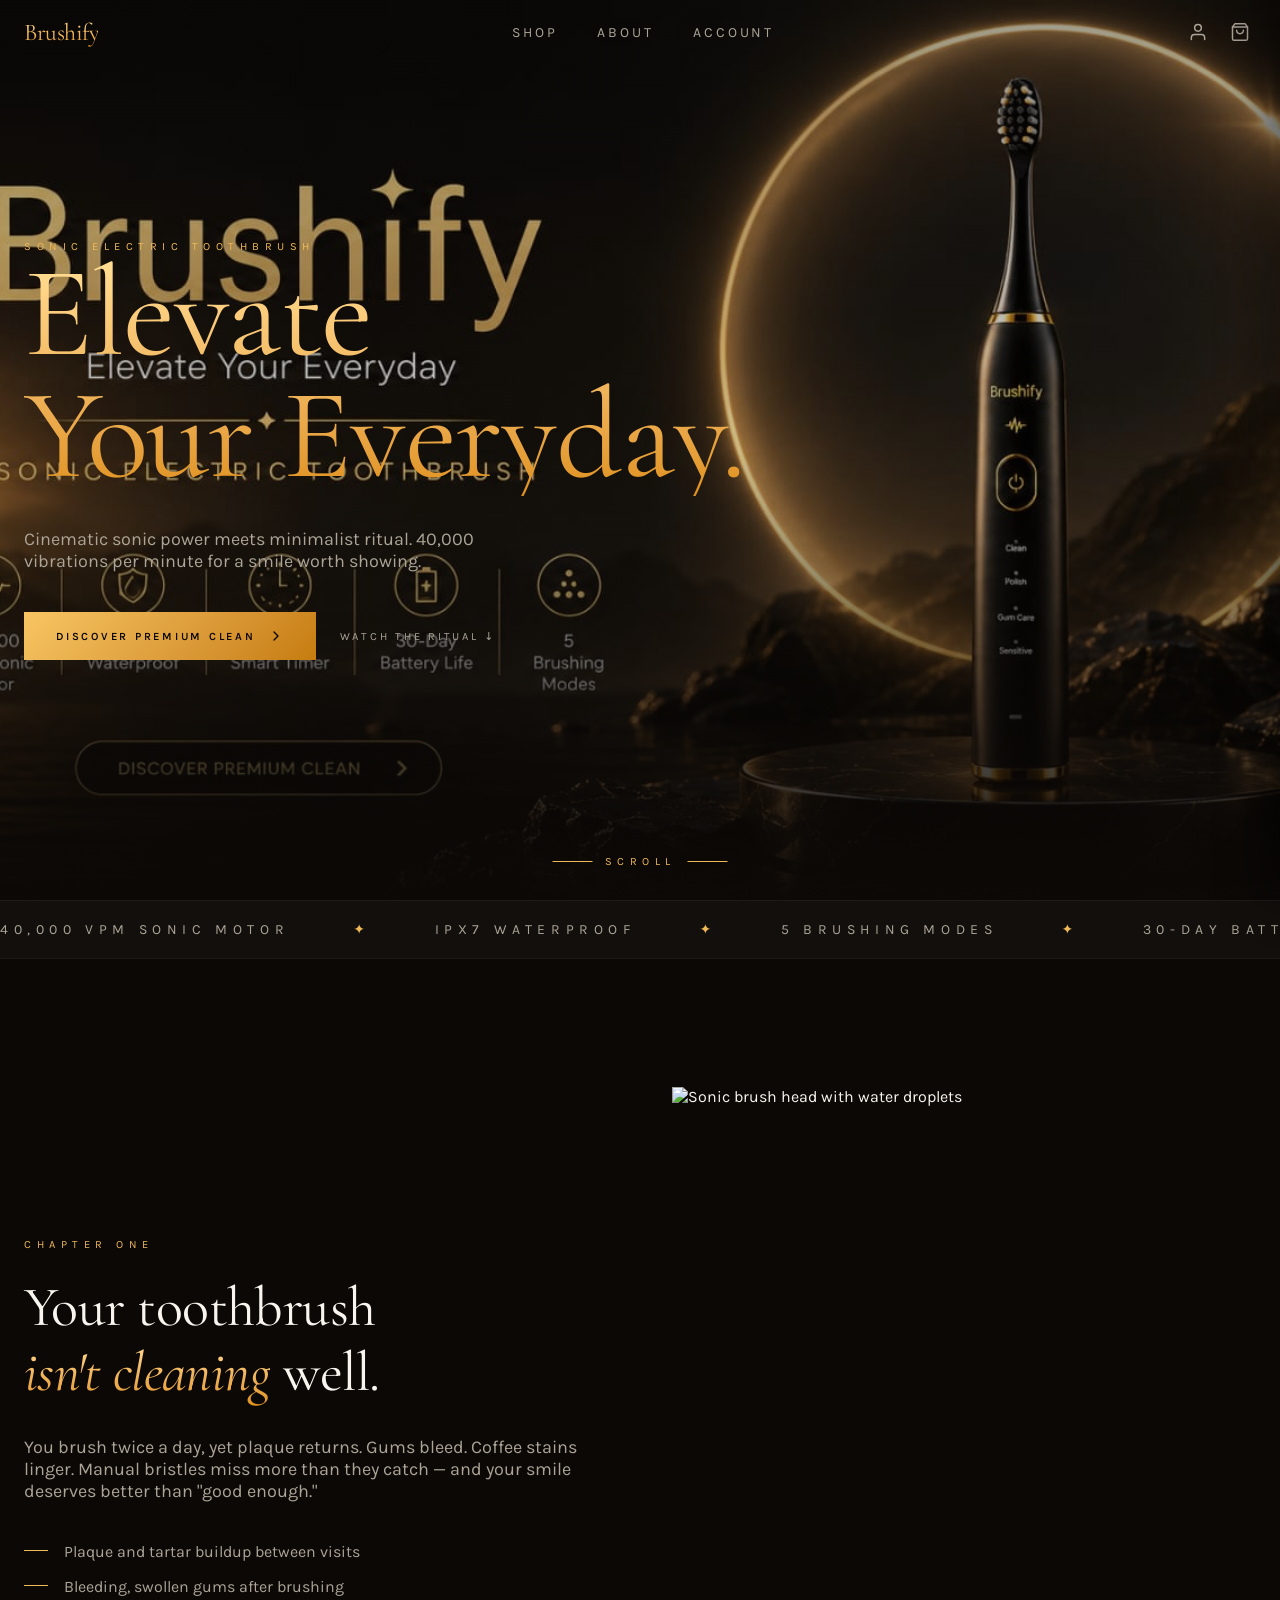
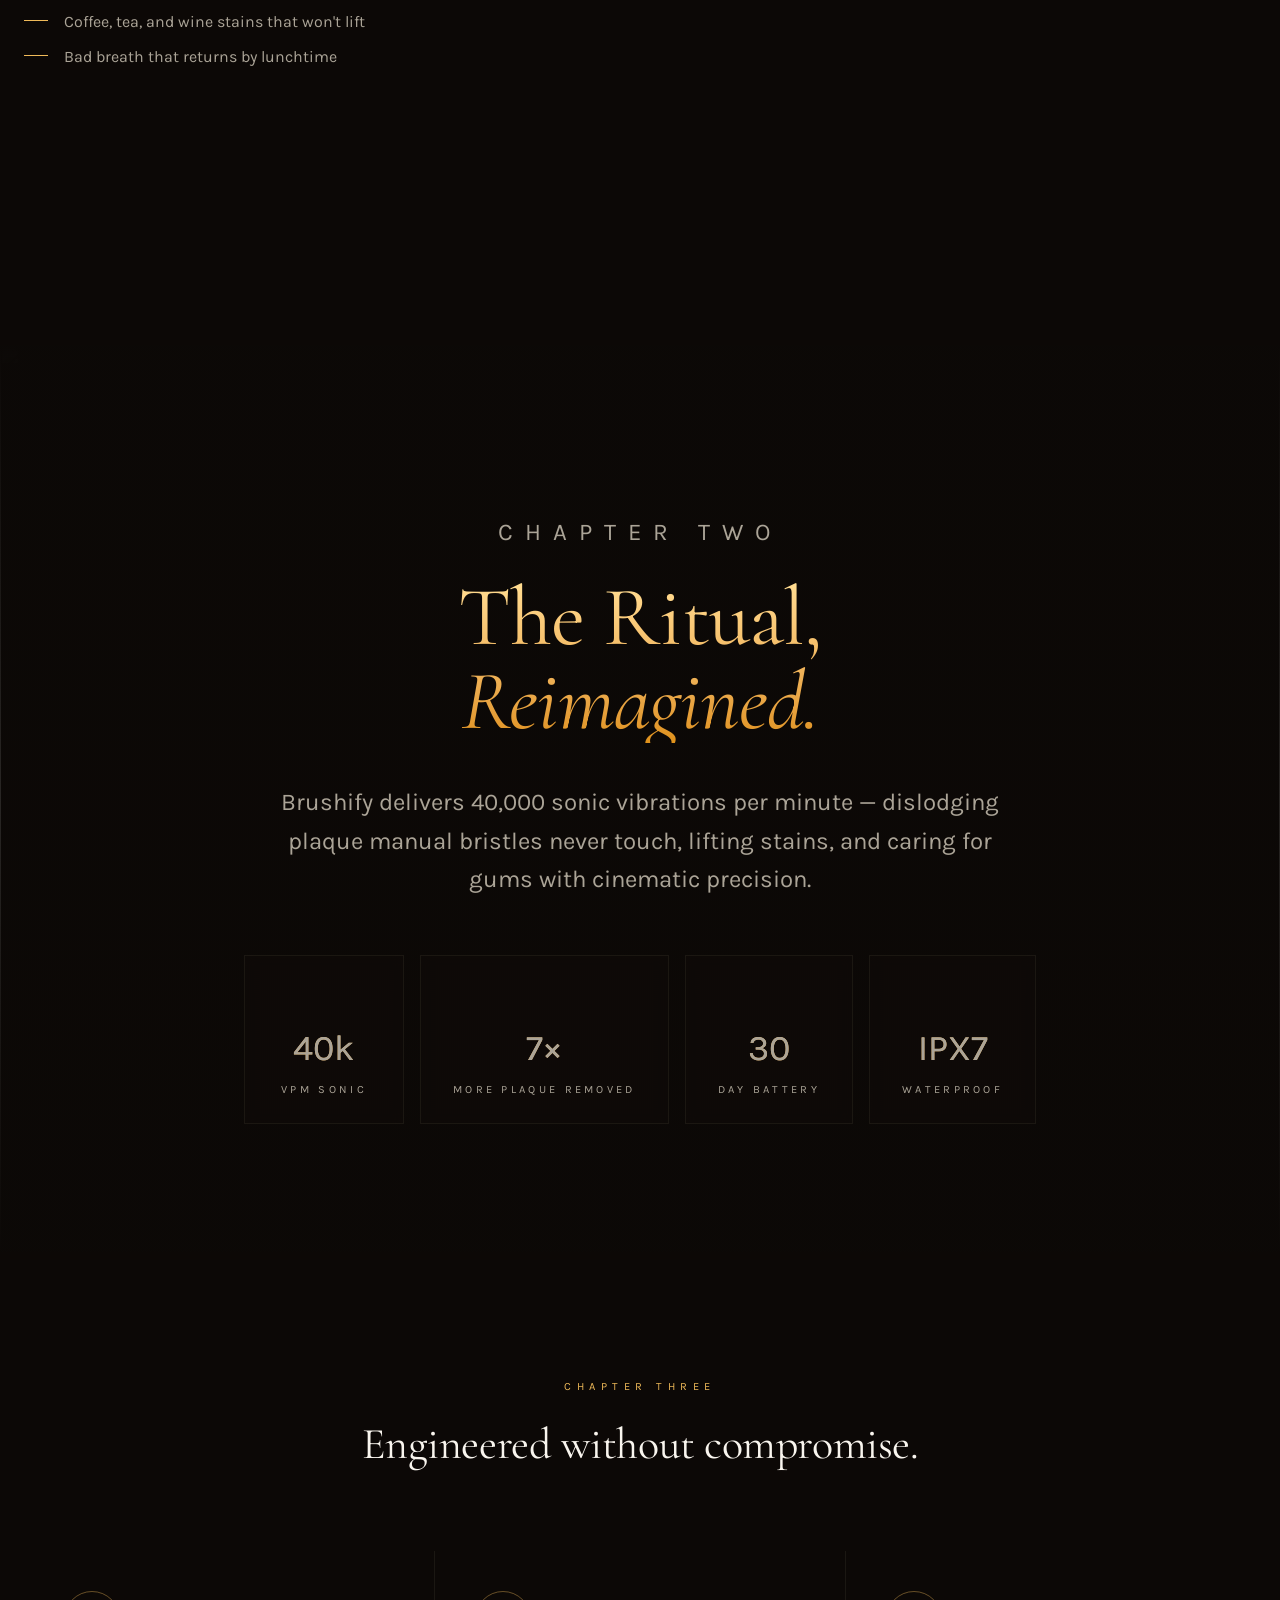
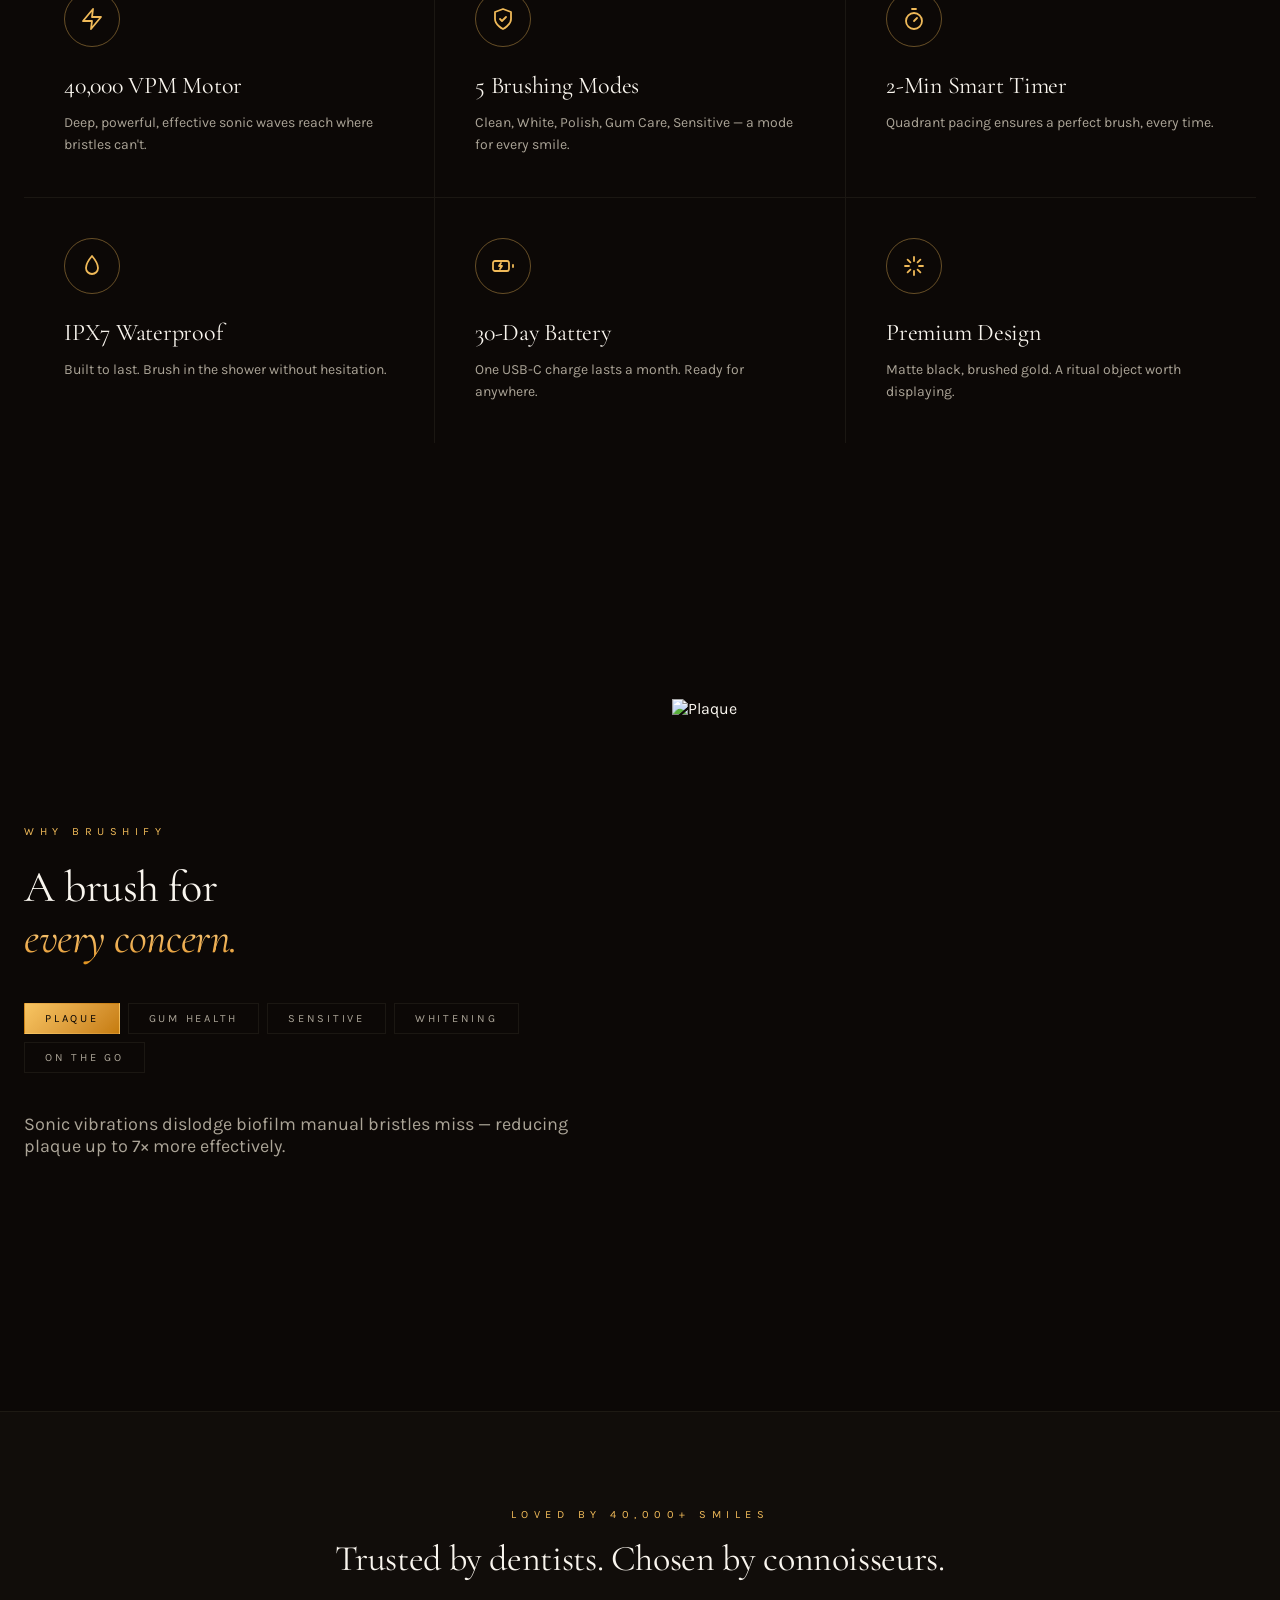
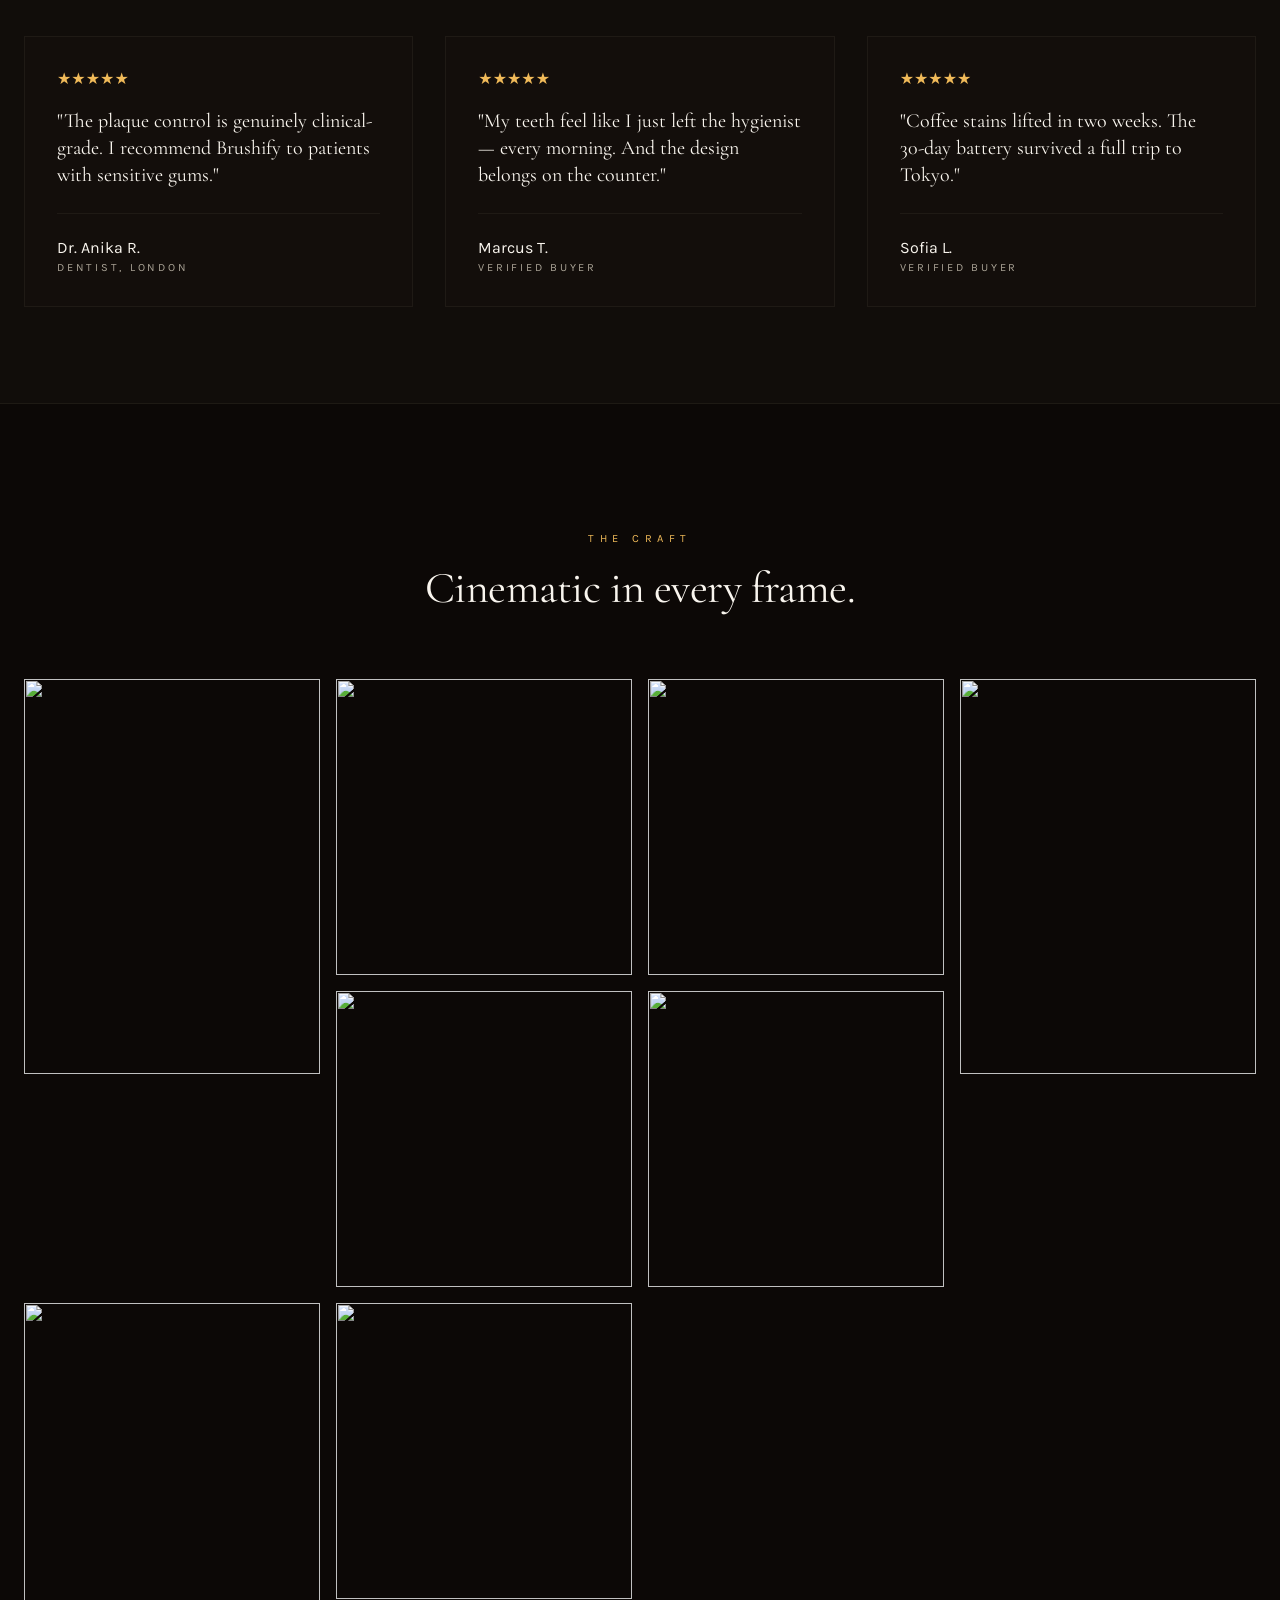
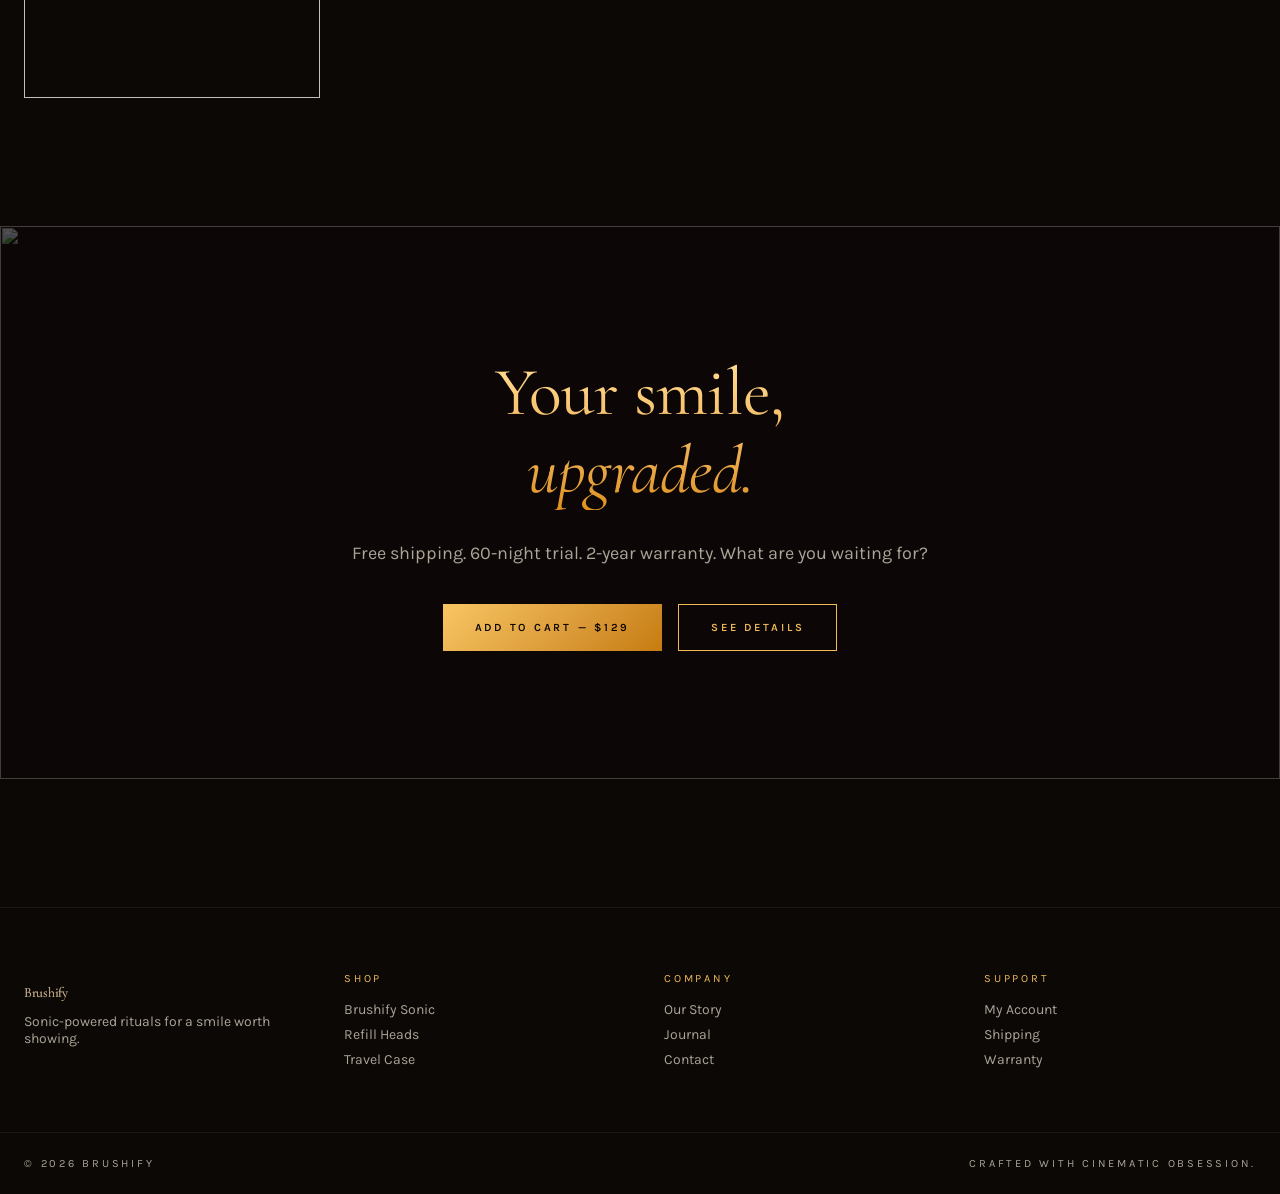
==== commit c7e766fd: "Update index.html" ====
--- a/index.html
+++ b/index.html
@@ -55,7 +55,7 @@
   <!-- ===================== HERO ===================== -->
   <section class="hero">
     <div class="hero-bg" id="heroBg">
-      <img src="C:\Users\ME\OneDrive\Desktop\IMAGES\WhatsApp Image 2026-07-10 at 4.08.50 PM (1).jpeg" alt="Brushify cinematic banner">
+      <img src="WhatsApp Image 2026-07-10 at 4.08.50 PM (1).jpeg" alt="Brushify cinematic banner">
     </div>
     <div class="wrap hero-content">
       <p class="eyebrow fade-in-up" style="animation-delay:.3s">Sonic Electric Toothbrush</p>
@@ -259,8 +259,8 @@
   </div>
 </aside>
 
-<script src="js/cart.js"></script>
-<script src="js/main.js"></script>
+<script src="cart.js"></script>
+<script src="main.js"></script>
 <script>
   document.getElementById("footerYear").textContent = "© " + new Date().getFullYear() + " Brushify";
 
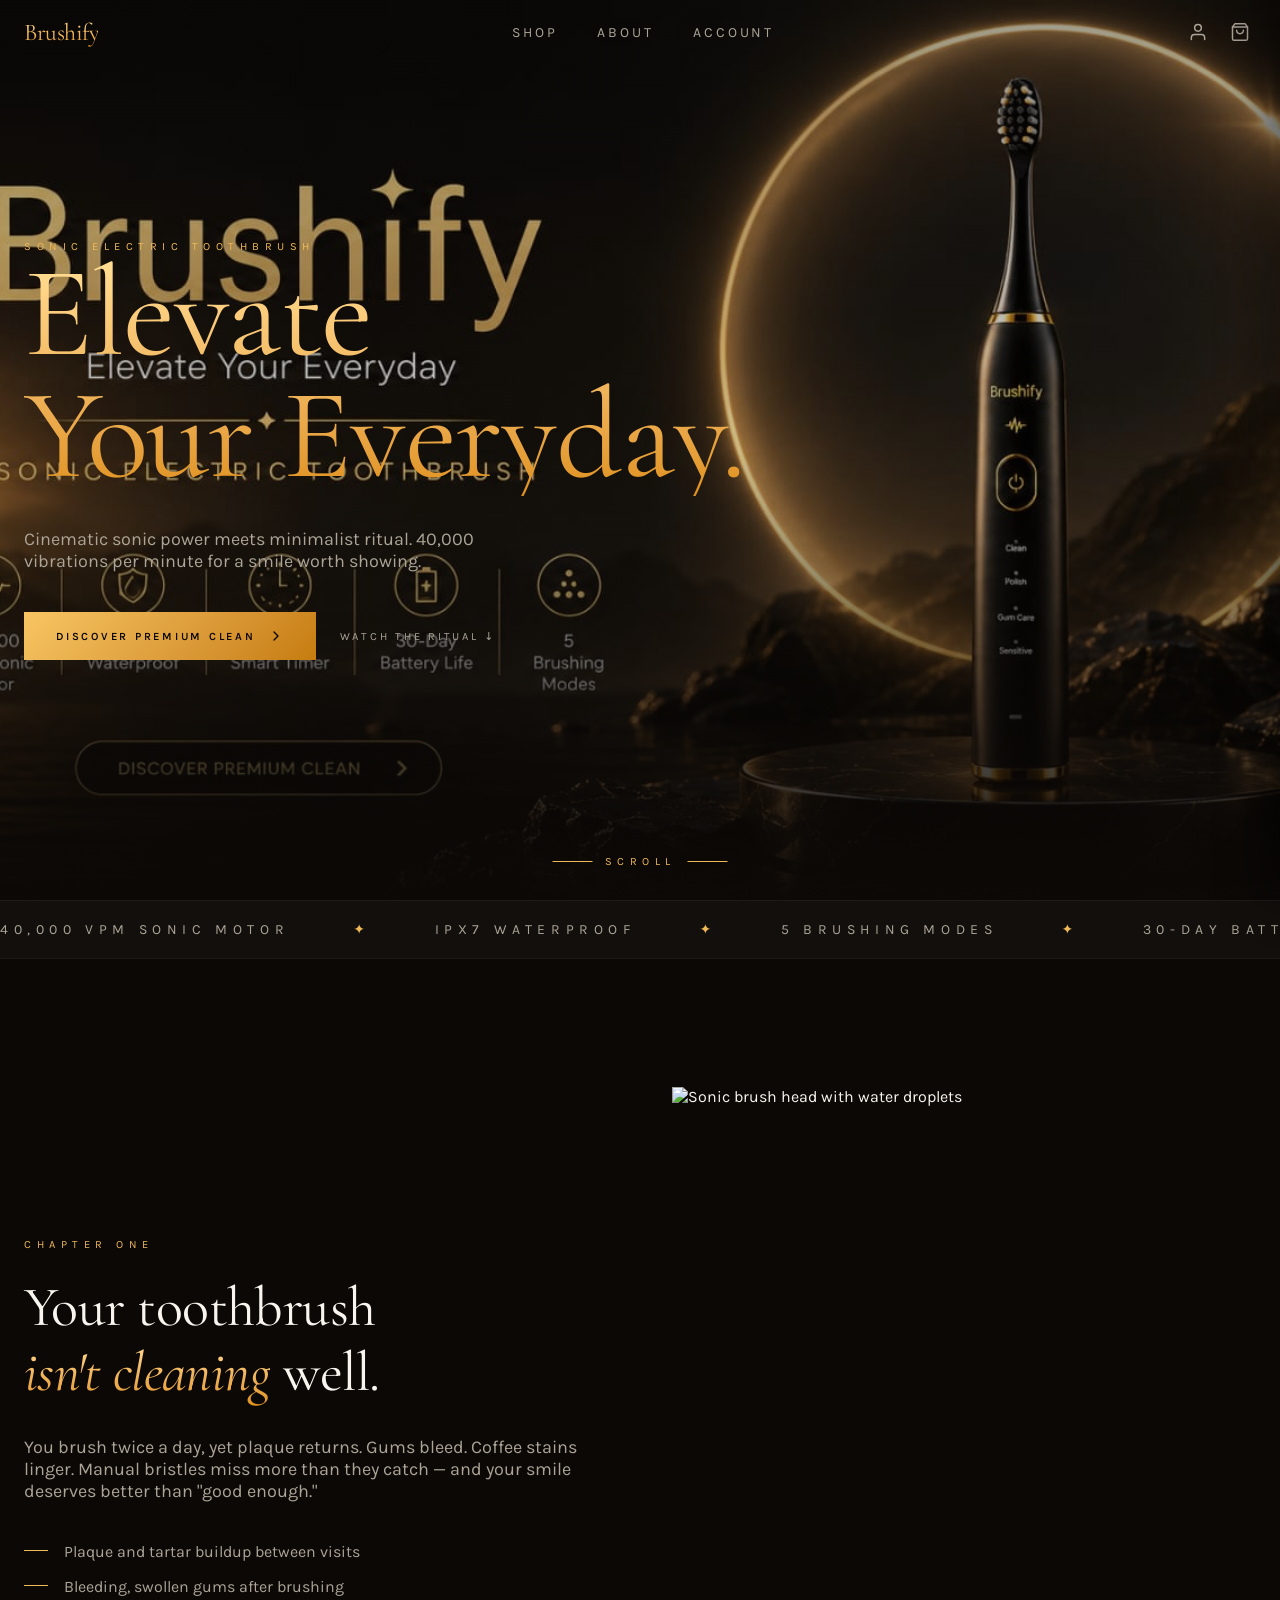
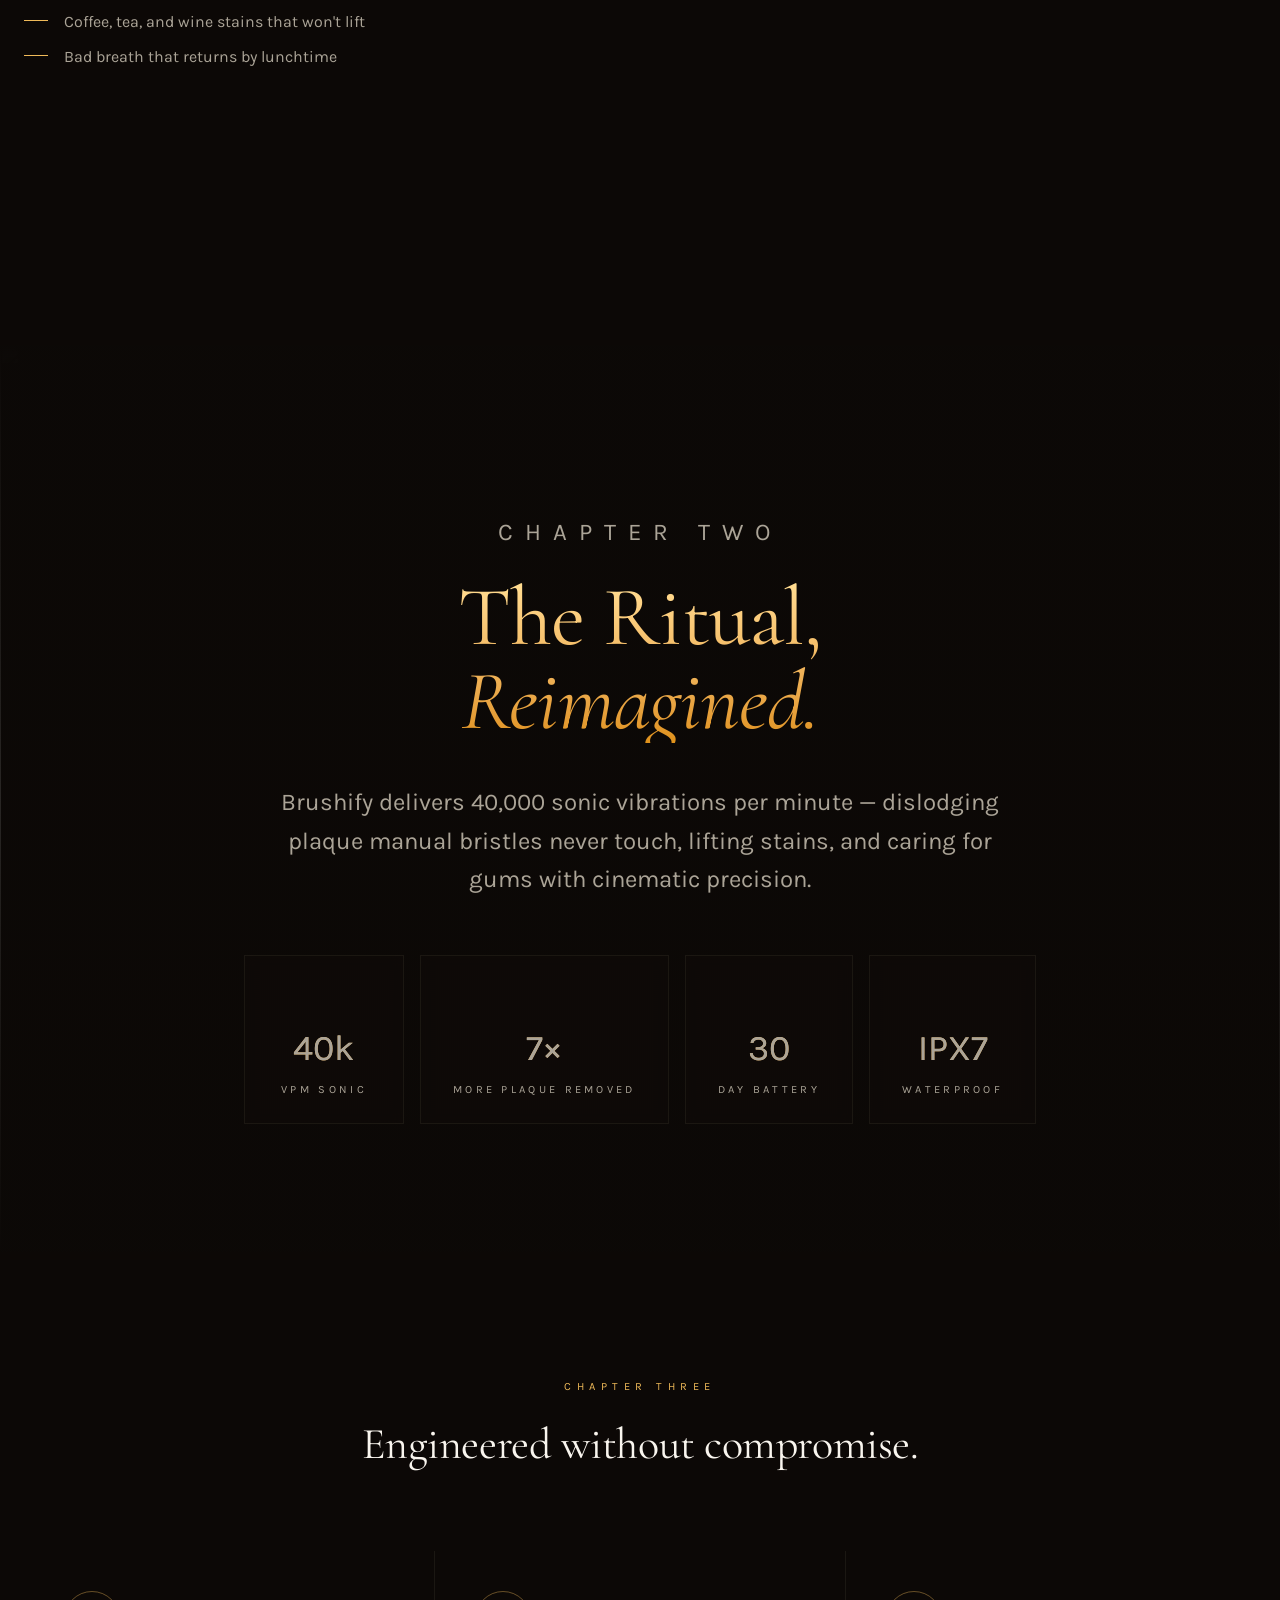
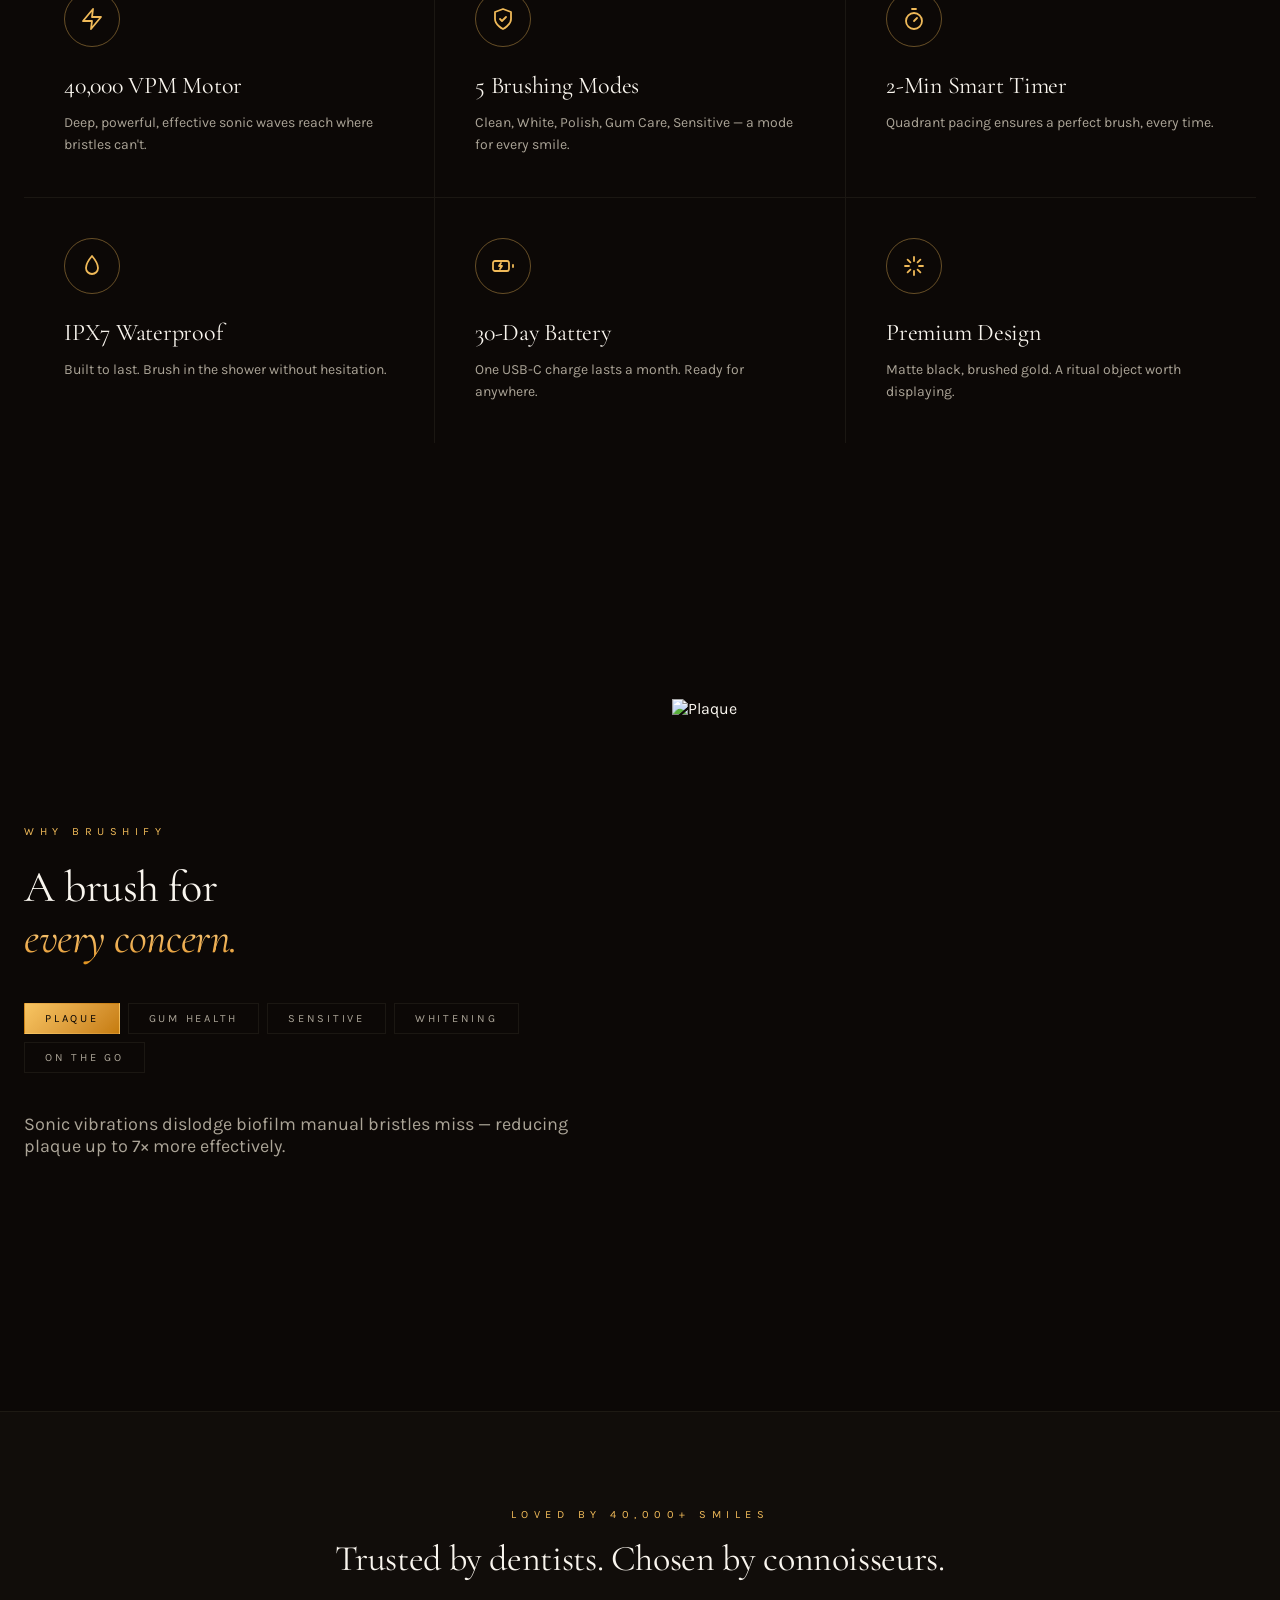
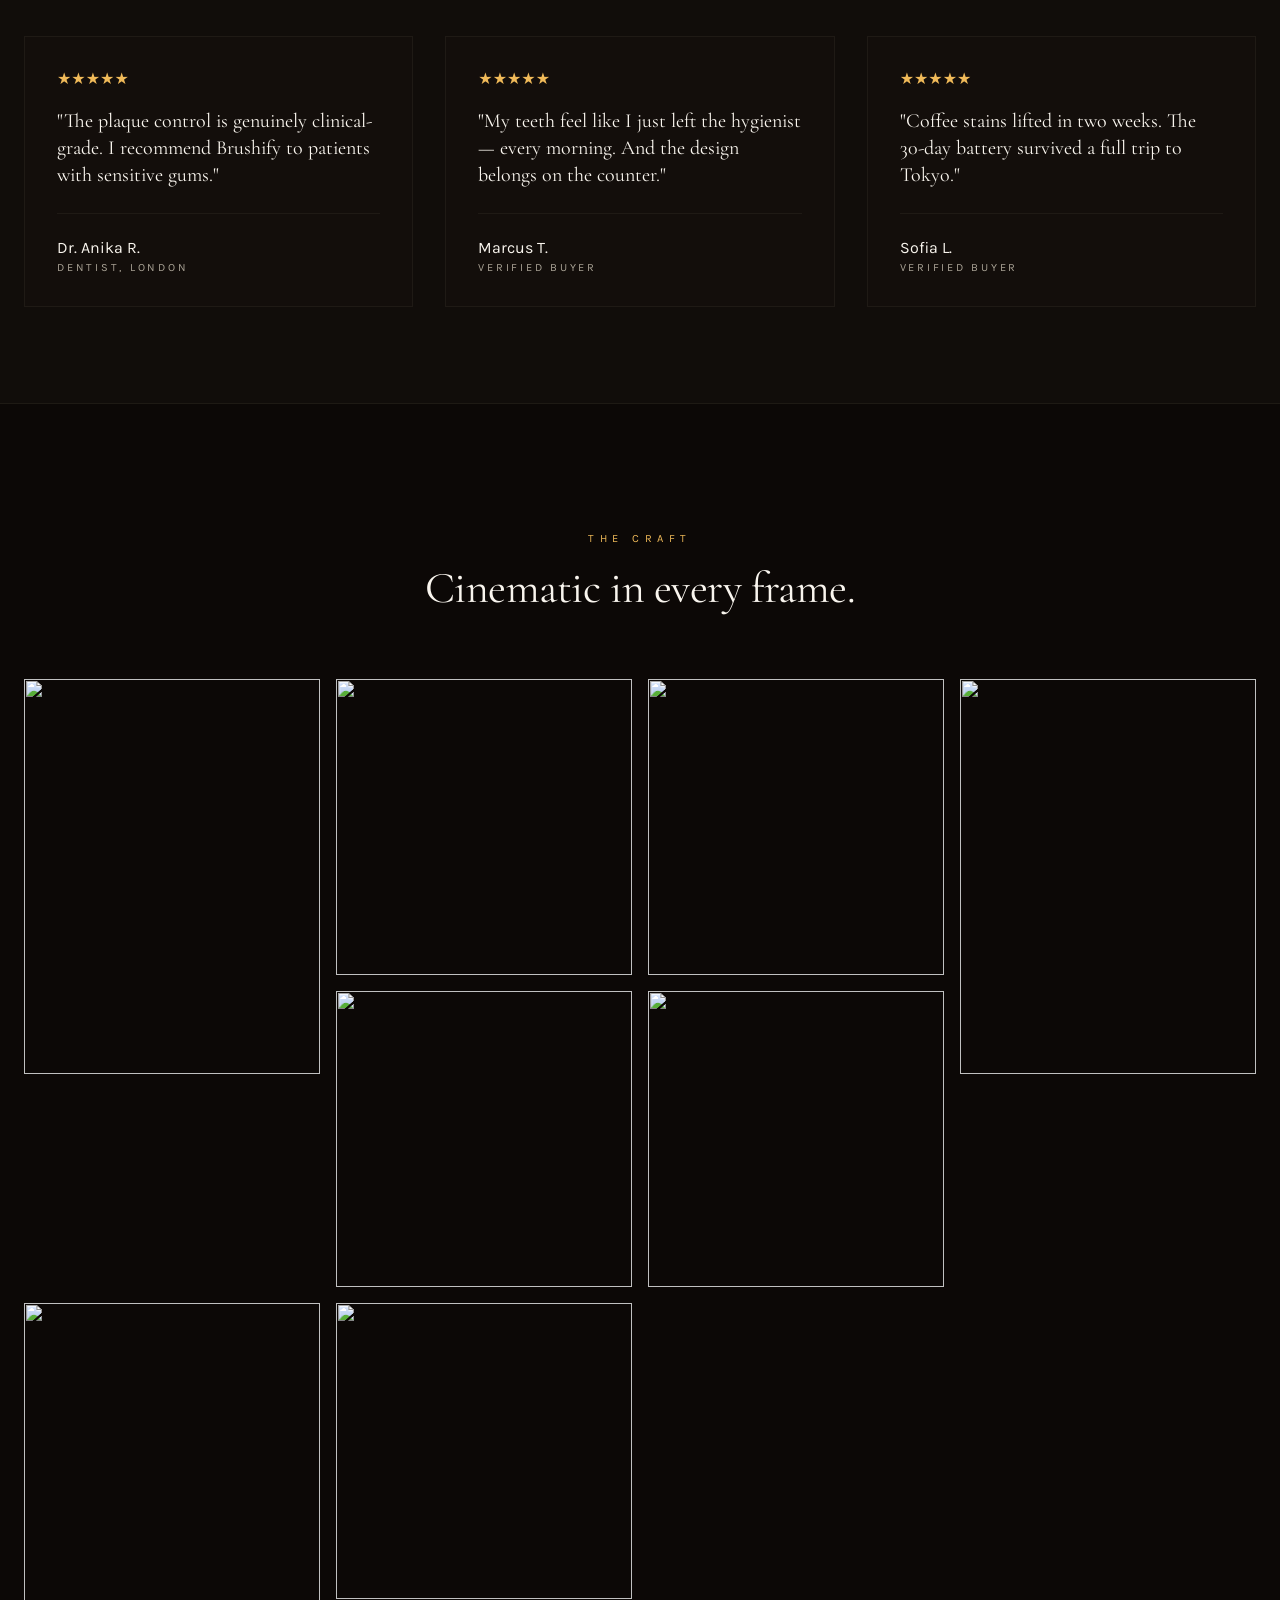
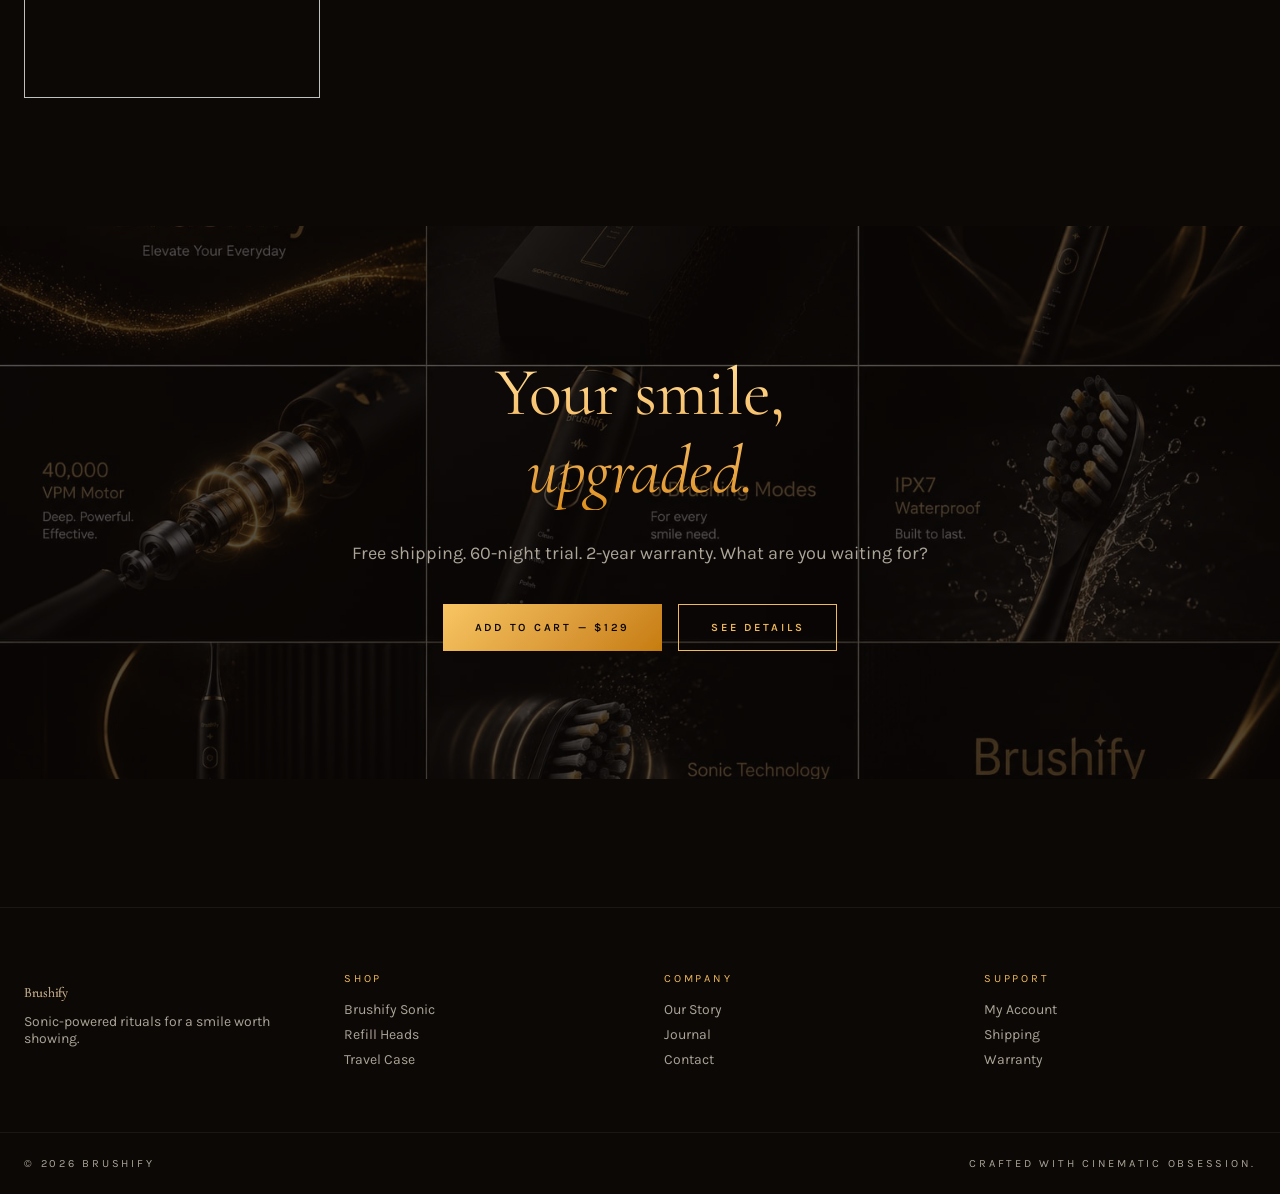
==== commit 89909d9b: "Update index.html" ====
--- a/index.html
+++ b/index.html
@@ -134,7 +134,7 @@
         <p class="why-body" id="whyBody"></p>
       </div>
       <div class="reveal why-image">
-        <img id="whyImage" src="C:\Users\ME\OneDrive\Desktop\IMAGES\WhatsApp Image 2026-07-10 at 4.08.49 PM (2).jpeg" alt="Plaque">
+        <img id="whyImage" src="WhatsApp Image 2026-07-10 at 4.08.49 PM (2).jpeg" alt="Plaque">
       </div>
     </div>
   </section>
@@ -177,7 +177,7 @@
 
   <!-- ===================== FINAL CTA ===================== -->
   <section class="final-cta">
-    <div class="final-cta-bg"><img src="C:\Users\ME\OneDrive\Desktop\IMAGES\WhatsApp Image 2026-07-09 at 4.00.06 PM (1) - Copy - Copy.jpeg" alt=""></div>
+    <div class="final-cta-bg"><img src="WhatsApp Image 2026-07-09 at 4.00.06 PM (1) - Copy - Copy.jpeg" alt=""></div>
     <div class="final-cta-inner reveal">
       <h2 class="text-gold-gradient">Your smile,<br><span style="font-style:italic">upgraded.</span></h2>
       <p class="muted">Free shipping. 60-night trial. 2-year warranty. What are you waiting for?</p>
@@ -191,7 +191,7 @@
   <!-- ===================== STICKY BUY ===================== -->
   <div class="sticky-buy" id="stickyBuy">
     <div class="card">
-      <img src="‪C:\Users\ME\OneDrive\Desktop\IMAGES\WhatsApp Image 2026-07-09 at 4.00.06 PM.jpeg" alt="">
+      <img src="‪WhatsApp Image 2026-07-09 at 4.00.06 PM.jpeg" alt="">
       <div class="info">
         <p>Brushify Sonic</p>
         <p>$129</p>
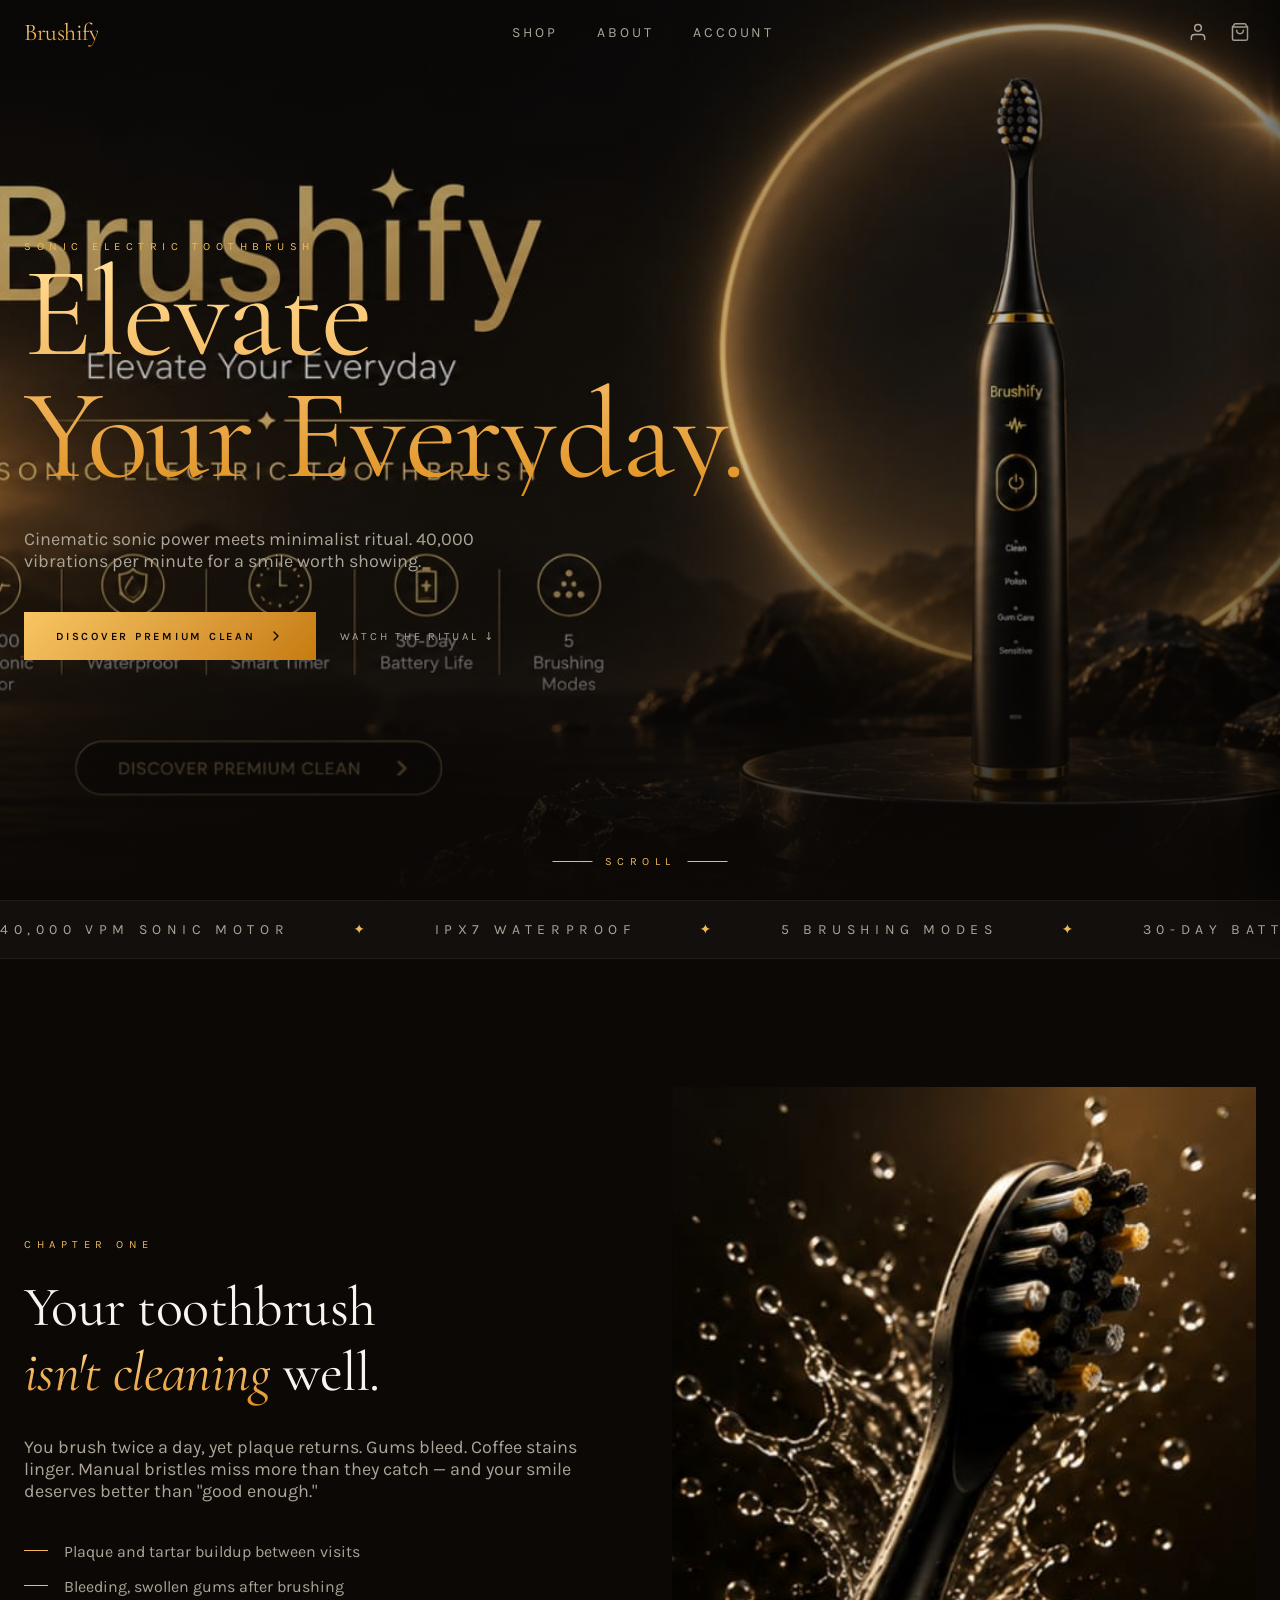
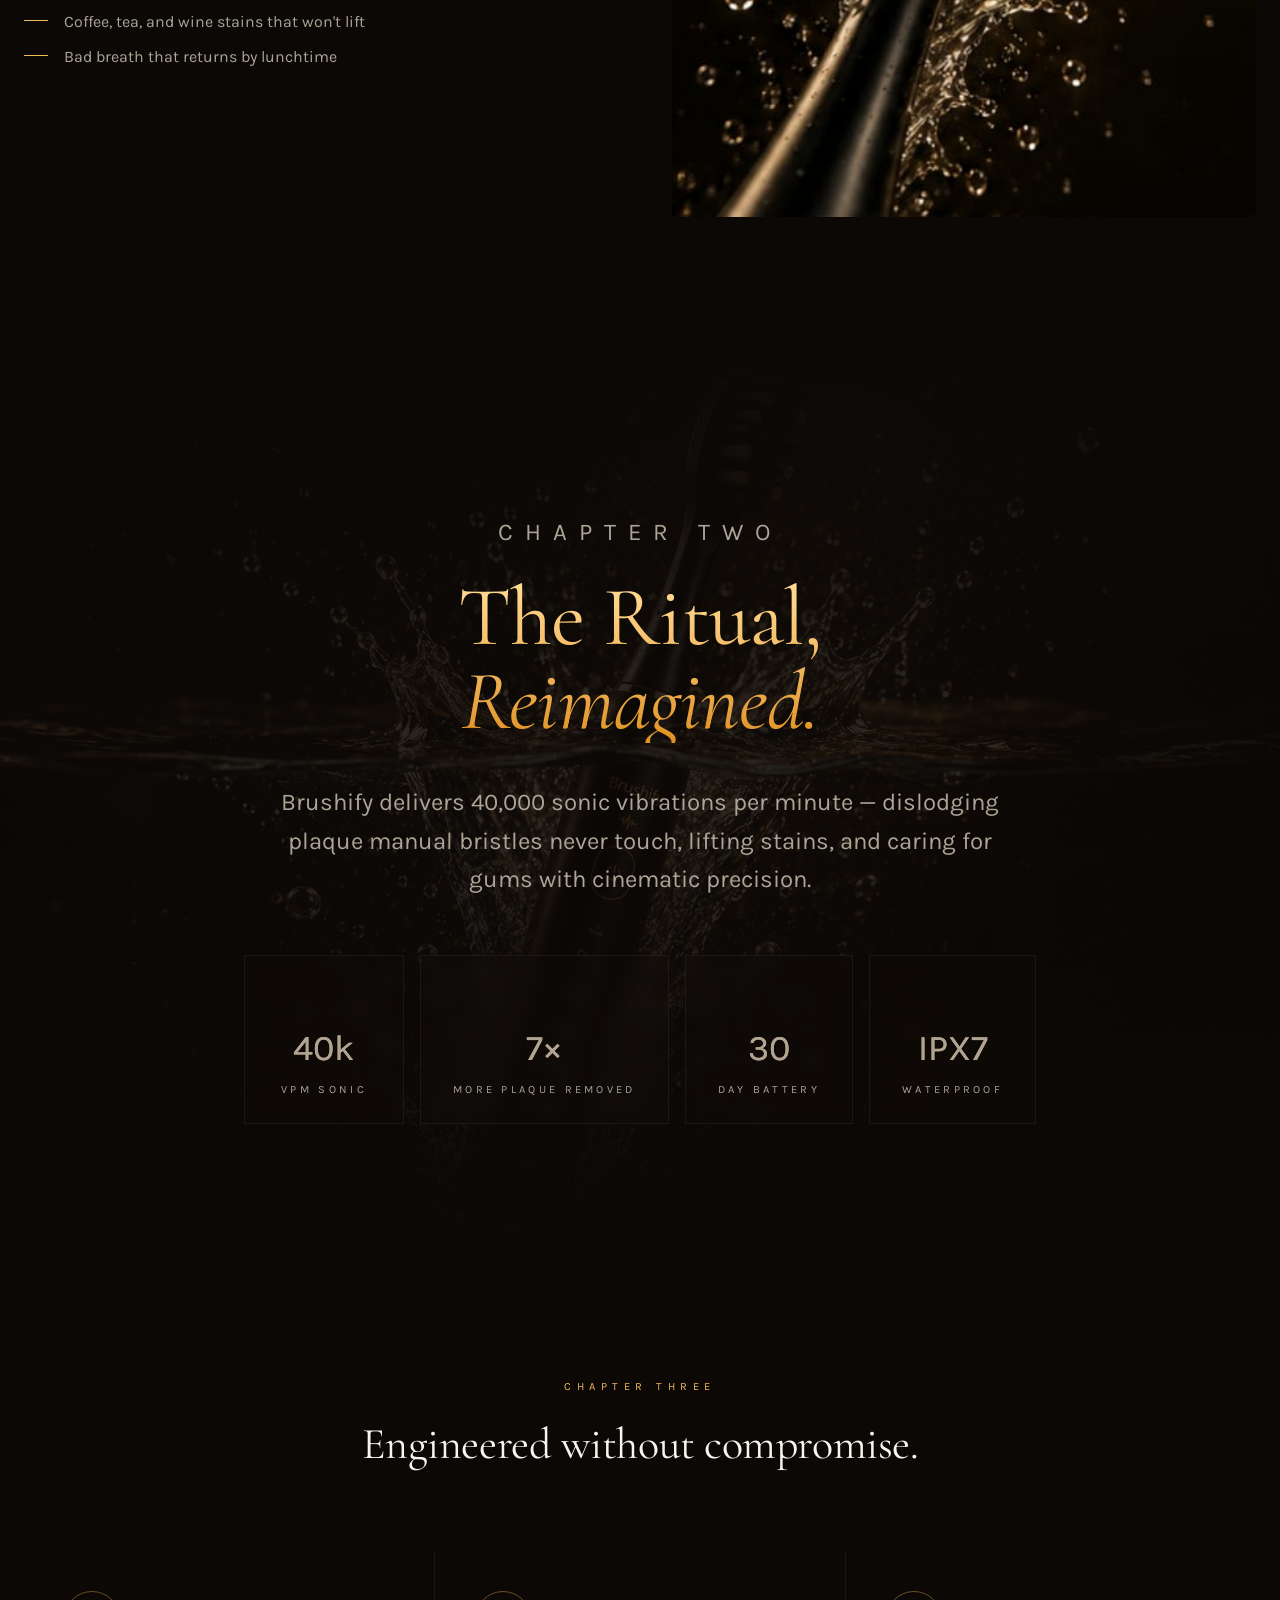
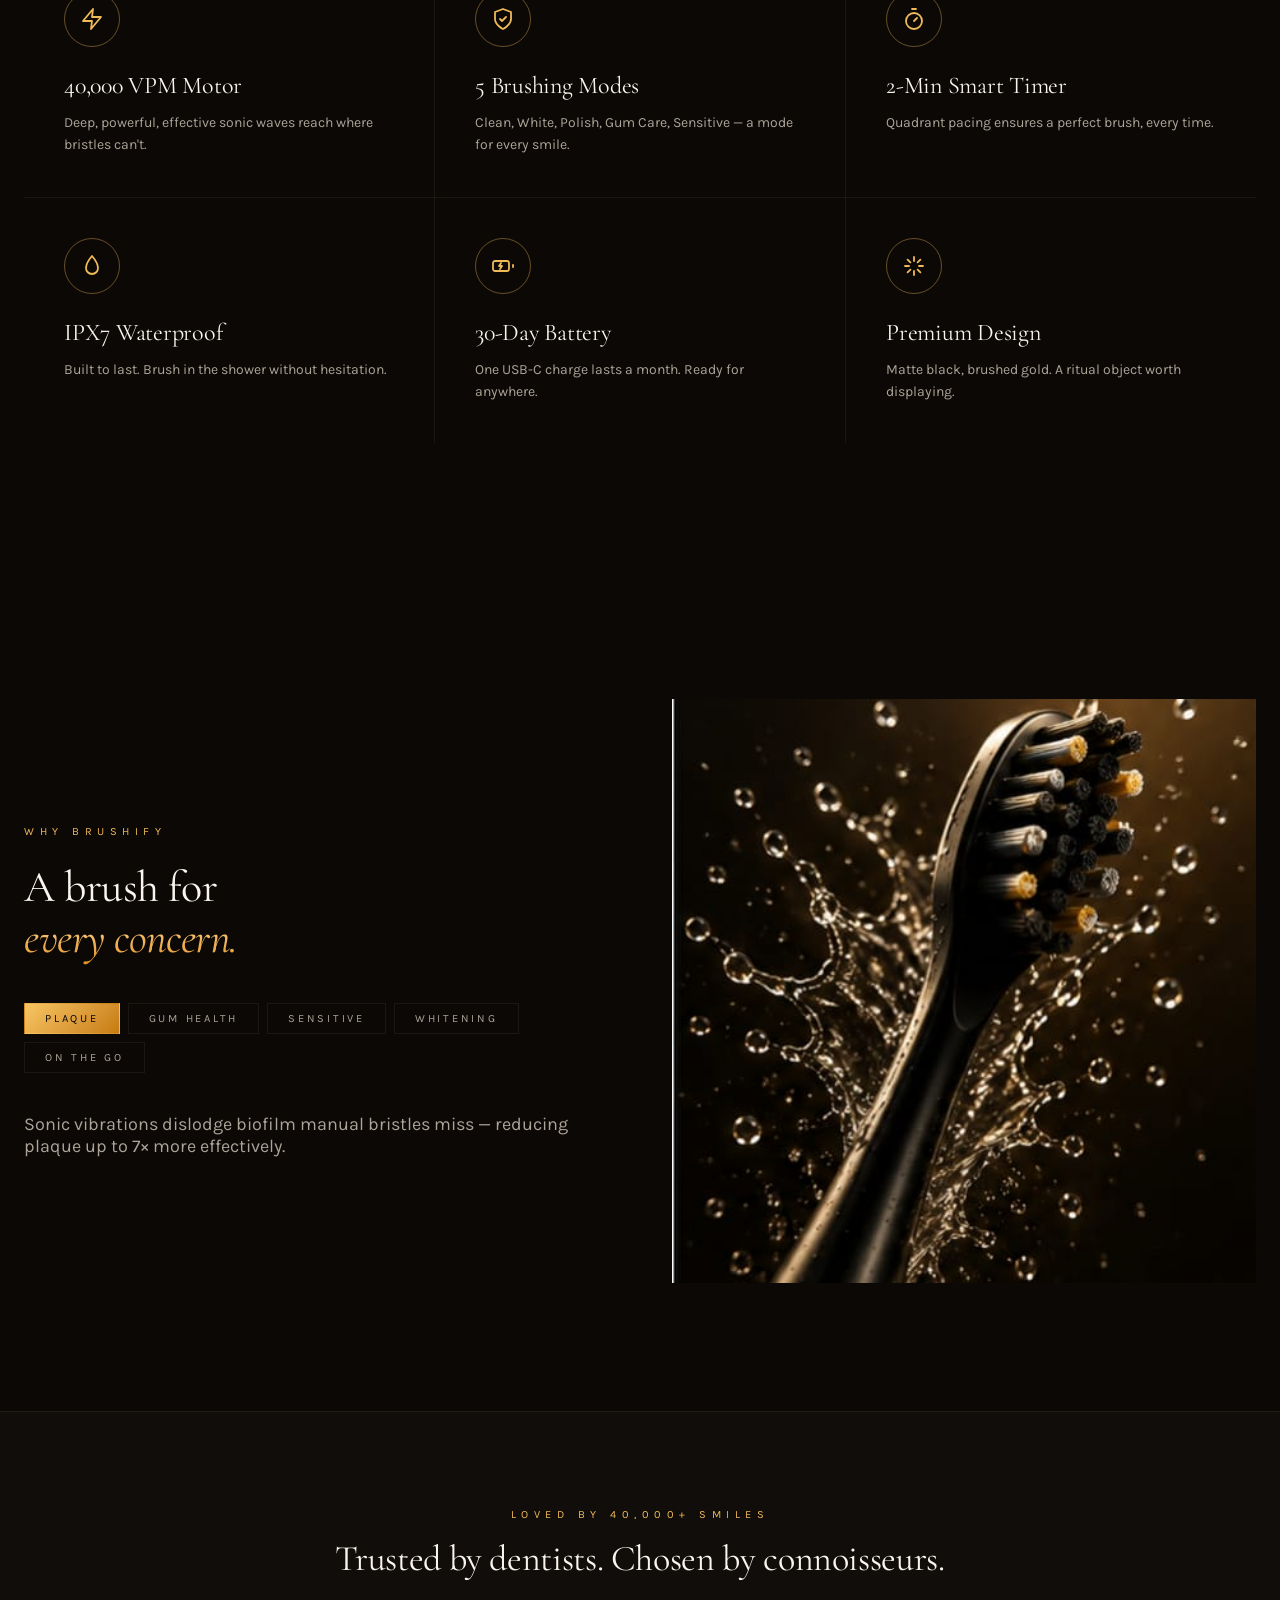
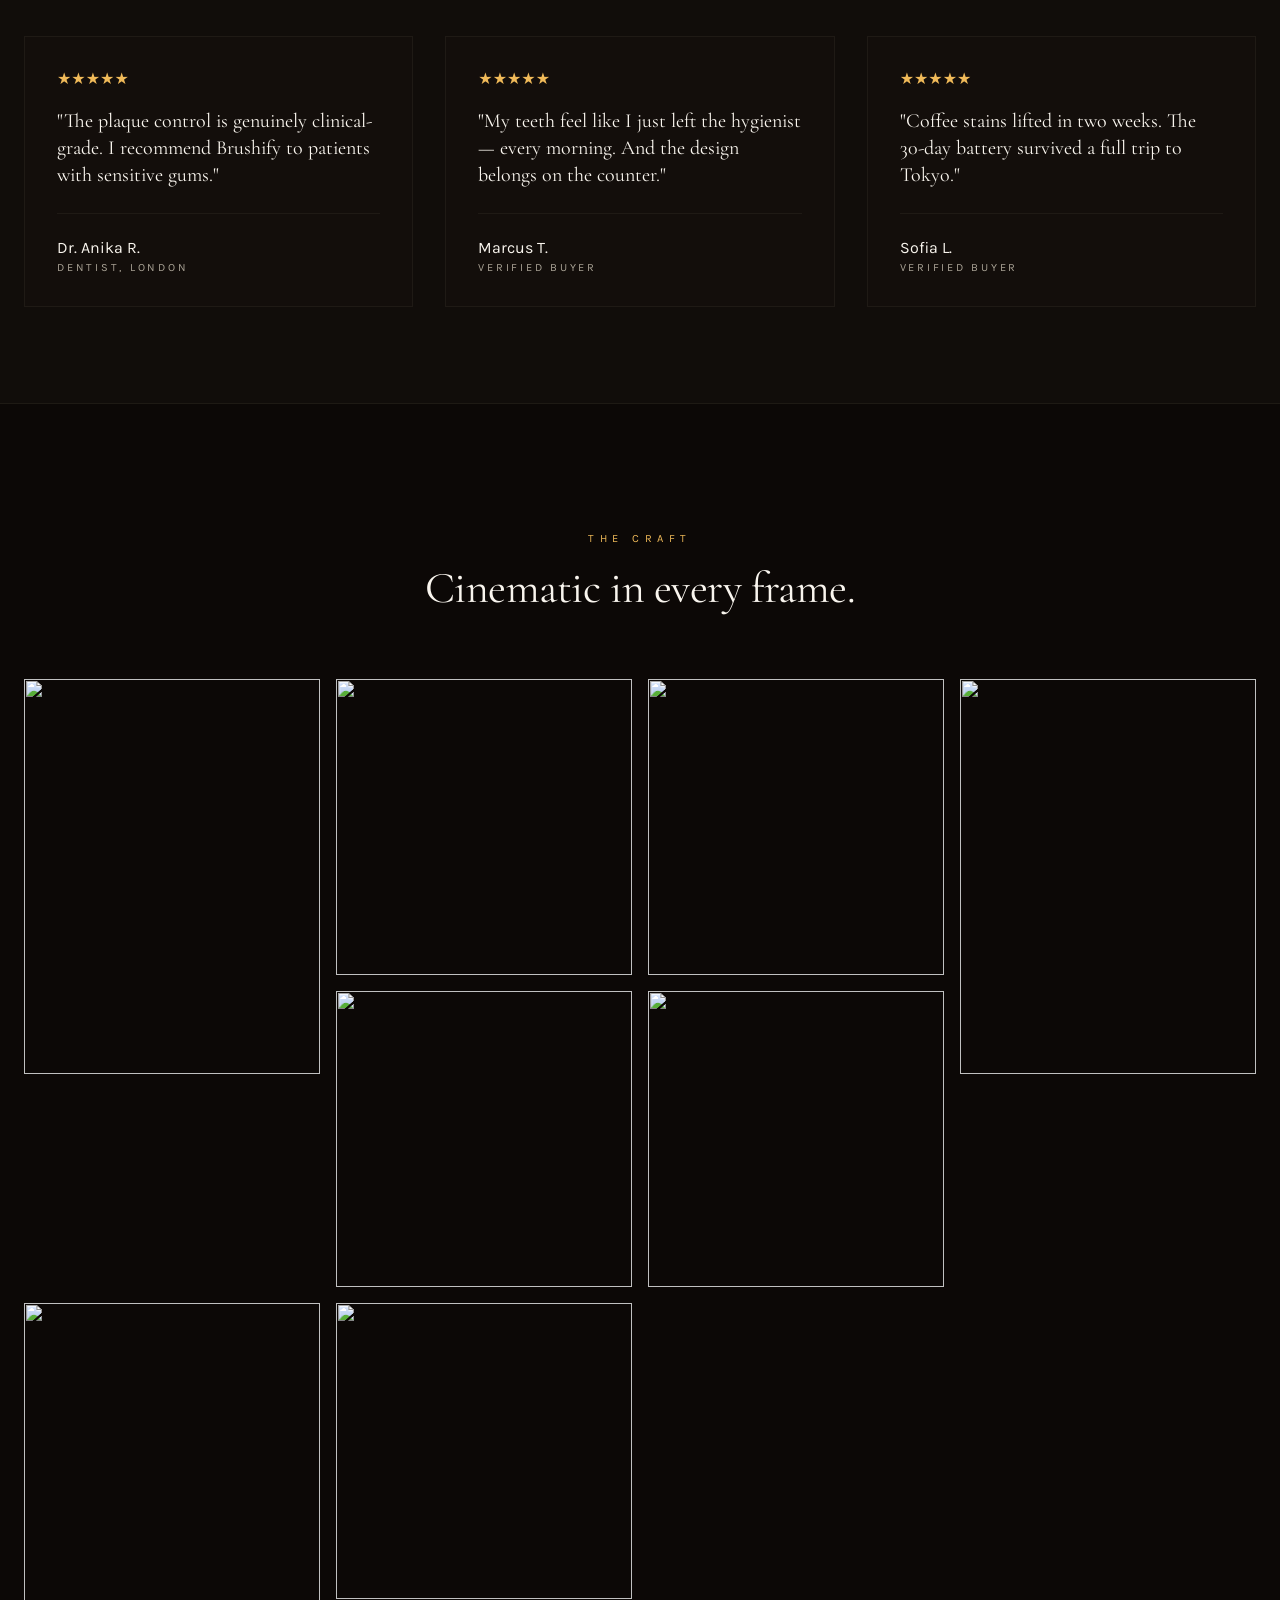
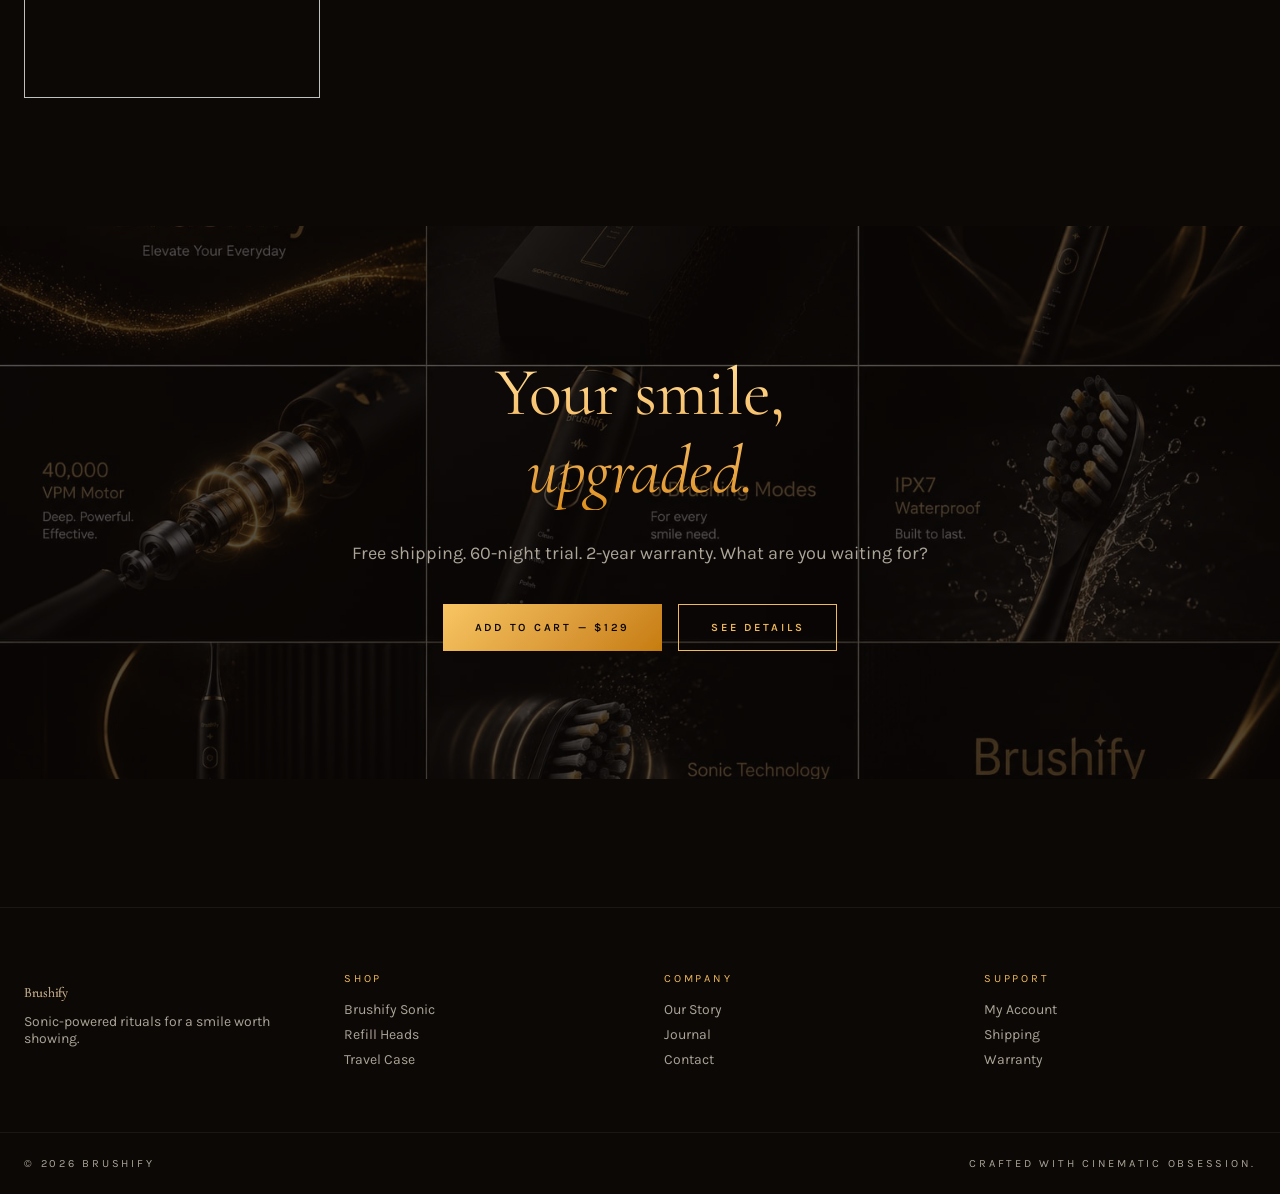
==== commit 6bda988f: "Update index.html" ====
--- a/index.html
+++ b/index.html
@@ -94,14 +94,14 @@
         </ul>
       </div>
       <div class="reveal problem-img">
-        <img src="C:\Users\ME\OneDrive\Desktop\IMAGES\WhatsApp Image 2026-07-10 at 4.08.49 PM (2).jpeg" alt="Sonic brush head with water droplets">
+        <img src="WhatsApp Image 2026-07-10 at 4.08.49 PM (2).jpeg" alt="Sonic brush head with water droplets">
       </div>
     </div>
   </section>
 
   <!-- ===================== SOLUTION ===================== -->
   <section class="solution">
-    <div class="solution-bg"><img src="images/waterproof.svg" alt=""></div>
+    <div class="solution-bg"><img src="WhatsApp Image 2026-07-10 at 4.08.48 PM.jpeg" alt=""></div>
     <div class="solution-inner reveal">
       <p class="eyebrow">Chapter Two</p>
       <h2 class="text-gold-gradient">The Ritual,<br><span style="font-style:italic">Reimagined.</span></h2>
@@ -307,11 +307,11 @@
 
   /* Why choose tabs */
   const whyTabs = [
-    { key: "plaque", label: "Plaque", body: "Sonic vibrations dislodge biofilm manual bristles miss — reducing plaque up to 7× more effectively.", img: "images/brush-head.svg" },
-    { key: "gums", label: "Gum Health", body: "Gentle pressure sensor prevents overbrushing. Ideal for bleeding gums, gingivitis, and receding gumlines.", img: "images/features.svg" },
-    { key: "sensitive", label: "Sensitive", body: "The Sensitive mode delivers a softer sonic wave — safe for enamel, kind on nerves, effective on plaque.", img: "images/lifestyle.svg" },
-    { key: "white", label: "Whitening", body: "The White mode lifts coffee, tea, wine, and tobacco stains — brightening your smile between dental visits.", img: "images/hero-alt.svg" },
-    { key: "travel", label: "On the Go", body: "30-day battery + USB-C means one charge lasts an entire trip. Slip into the travel case and go.", img: "images/travel.svg" },
+    { key: "plaque", label: "Plaque", body: "Sonic vibrations dislodge biofilm manual bristles miss — reducing plaque up to 7× more effectively.", img: "\WhatsApp Image 2026-07-10 at 4.08.49 PM (2).jpeg" },
+    { key: "gums", label: "Gum Health", body: "Gentle pressure sensor prevents overbrushing. Ideal for bleeding gums, gingivitis, and receding gumlines.", img: "WhatsApp Image 2026-07-09 at 4.00.04 PM (1) - Copy - Copy.jpeg" },
+    { key: "sensitive", label: "Sensitive", body: "The Sensitive mode delivers a softer sonic wave — safe for enamel, kind on nerves, effective on plaque.", img: "\WhatsApp Image 2026-07-09 at 4.00.04 PM - Copy - Copy.jpeg" },
+    { key: "white", label: "Whitening", body: "The White mode lifts coffee, tea, wine, and tobacco stains — brightening your smile between dental visits.", img: "\WhatsApp Image 2026-07-09 at 4.00.06 PM (1) - Copy - Copy.jpeg" },
+    { key: "travel", label: "On the Go", body: "30-day battery + USB-C means one charge lasts an entire trip. Slip into the travel case and go.", img: "\WhatsApp Image 2026-07-10 at 4.08.50 PM.jpeg" },
   ];
   let whyActive = 0;
   const whyTabsEl = document.getElementById("whyTabs");
